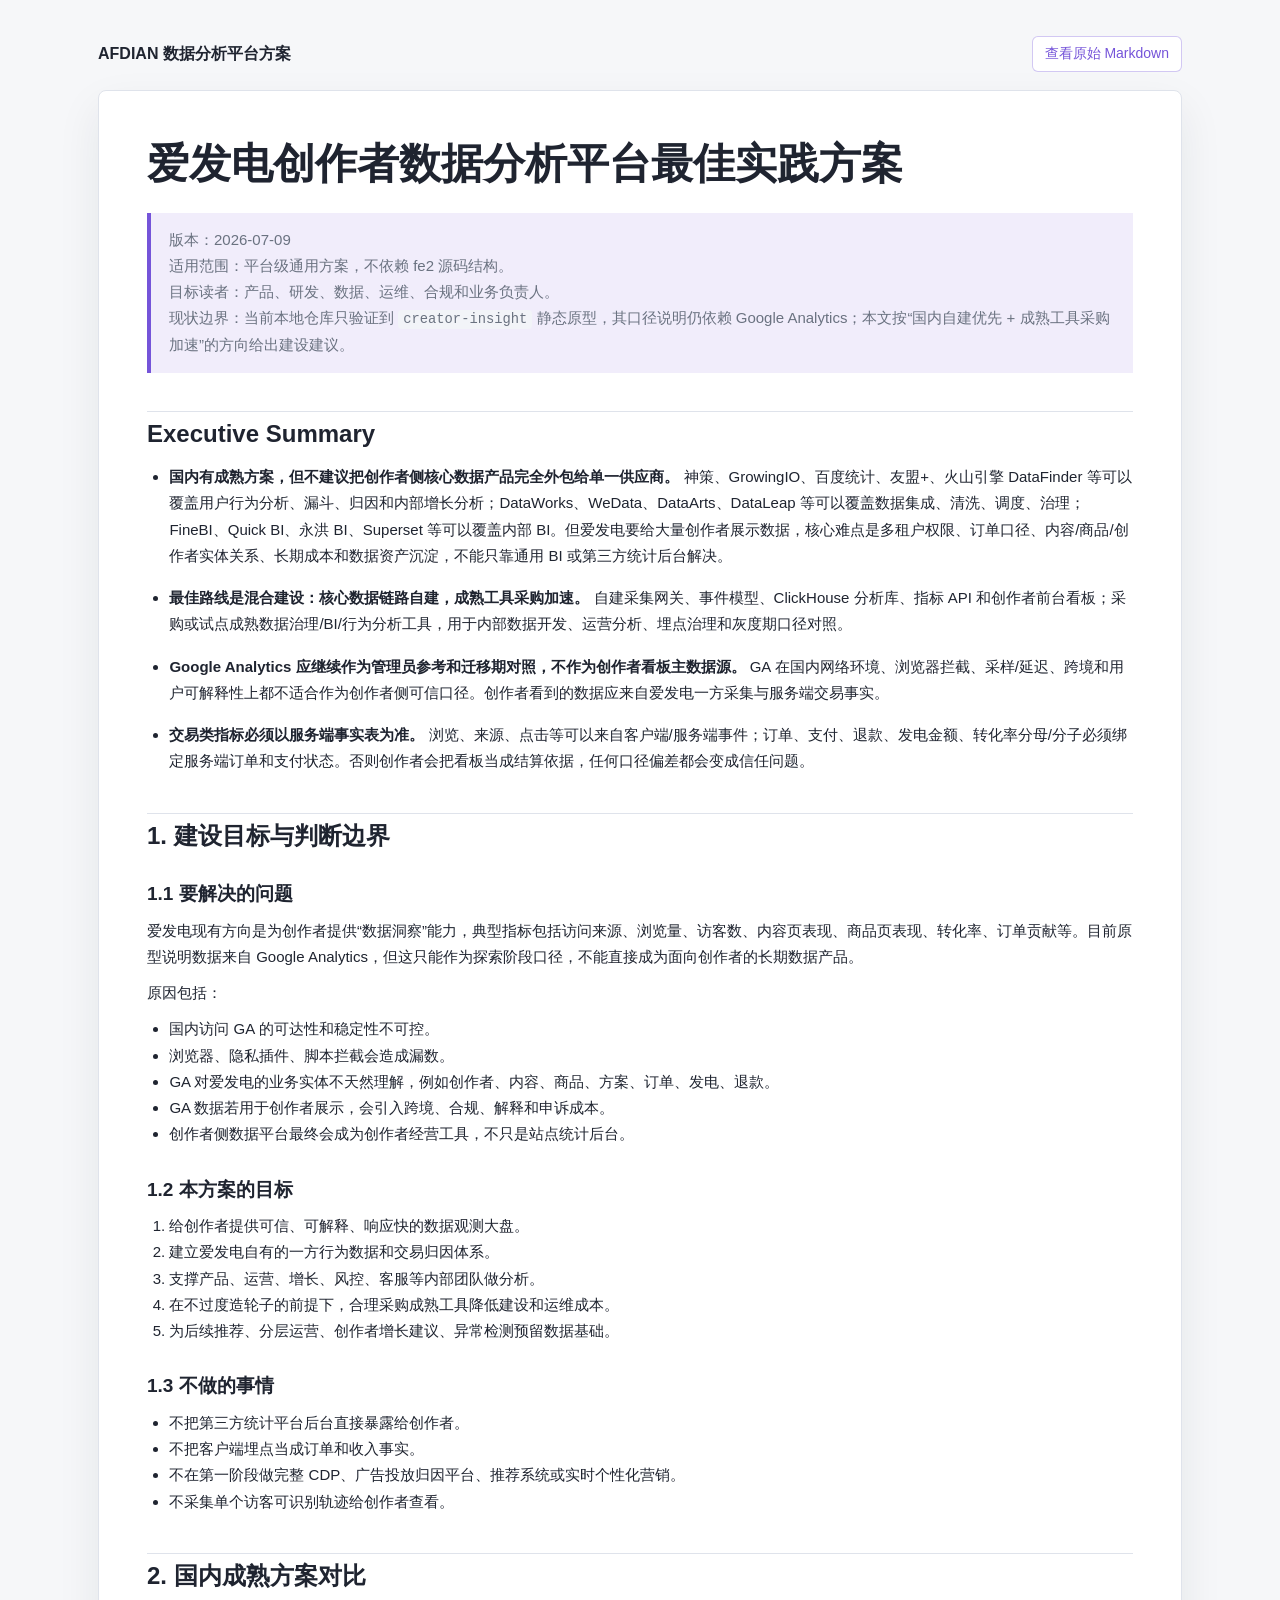
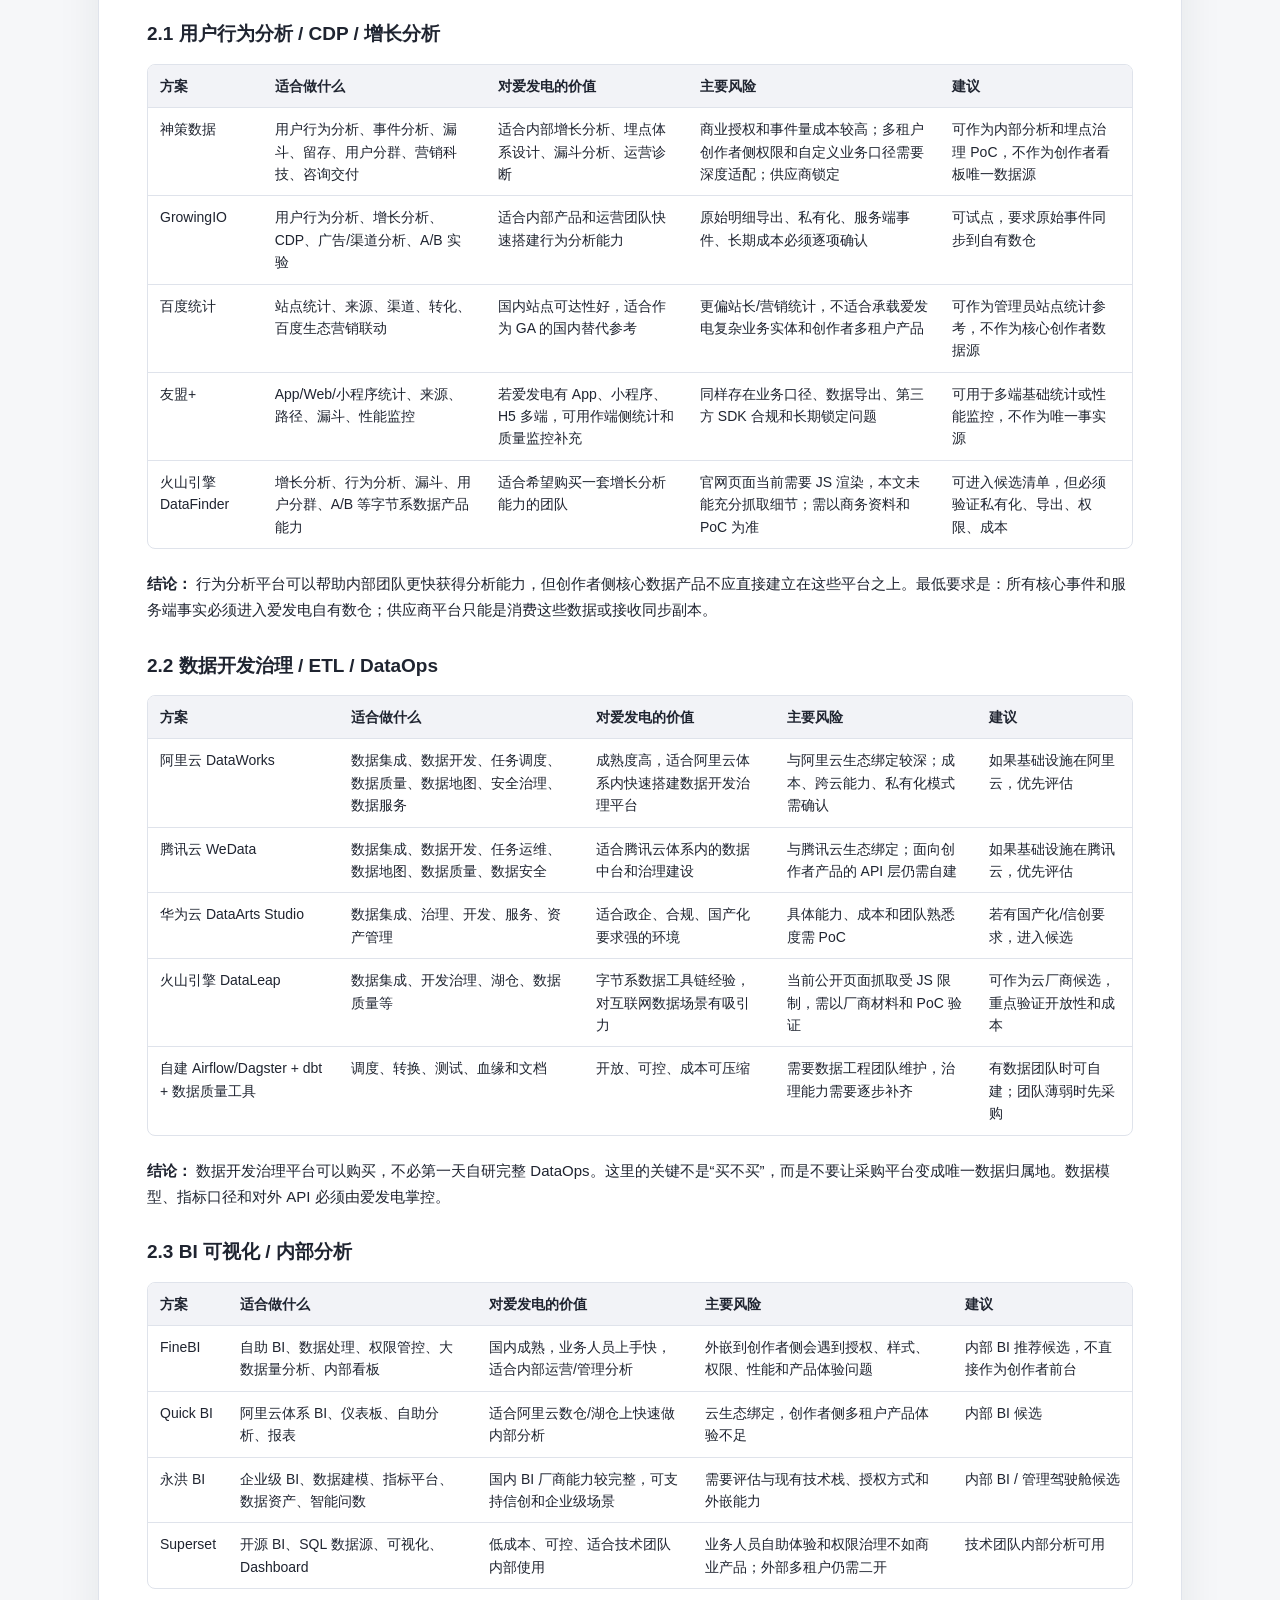
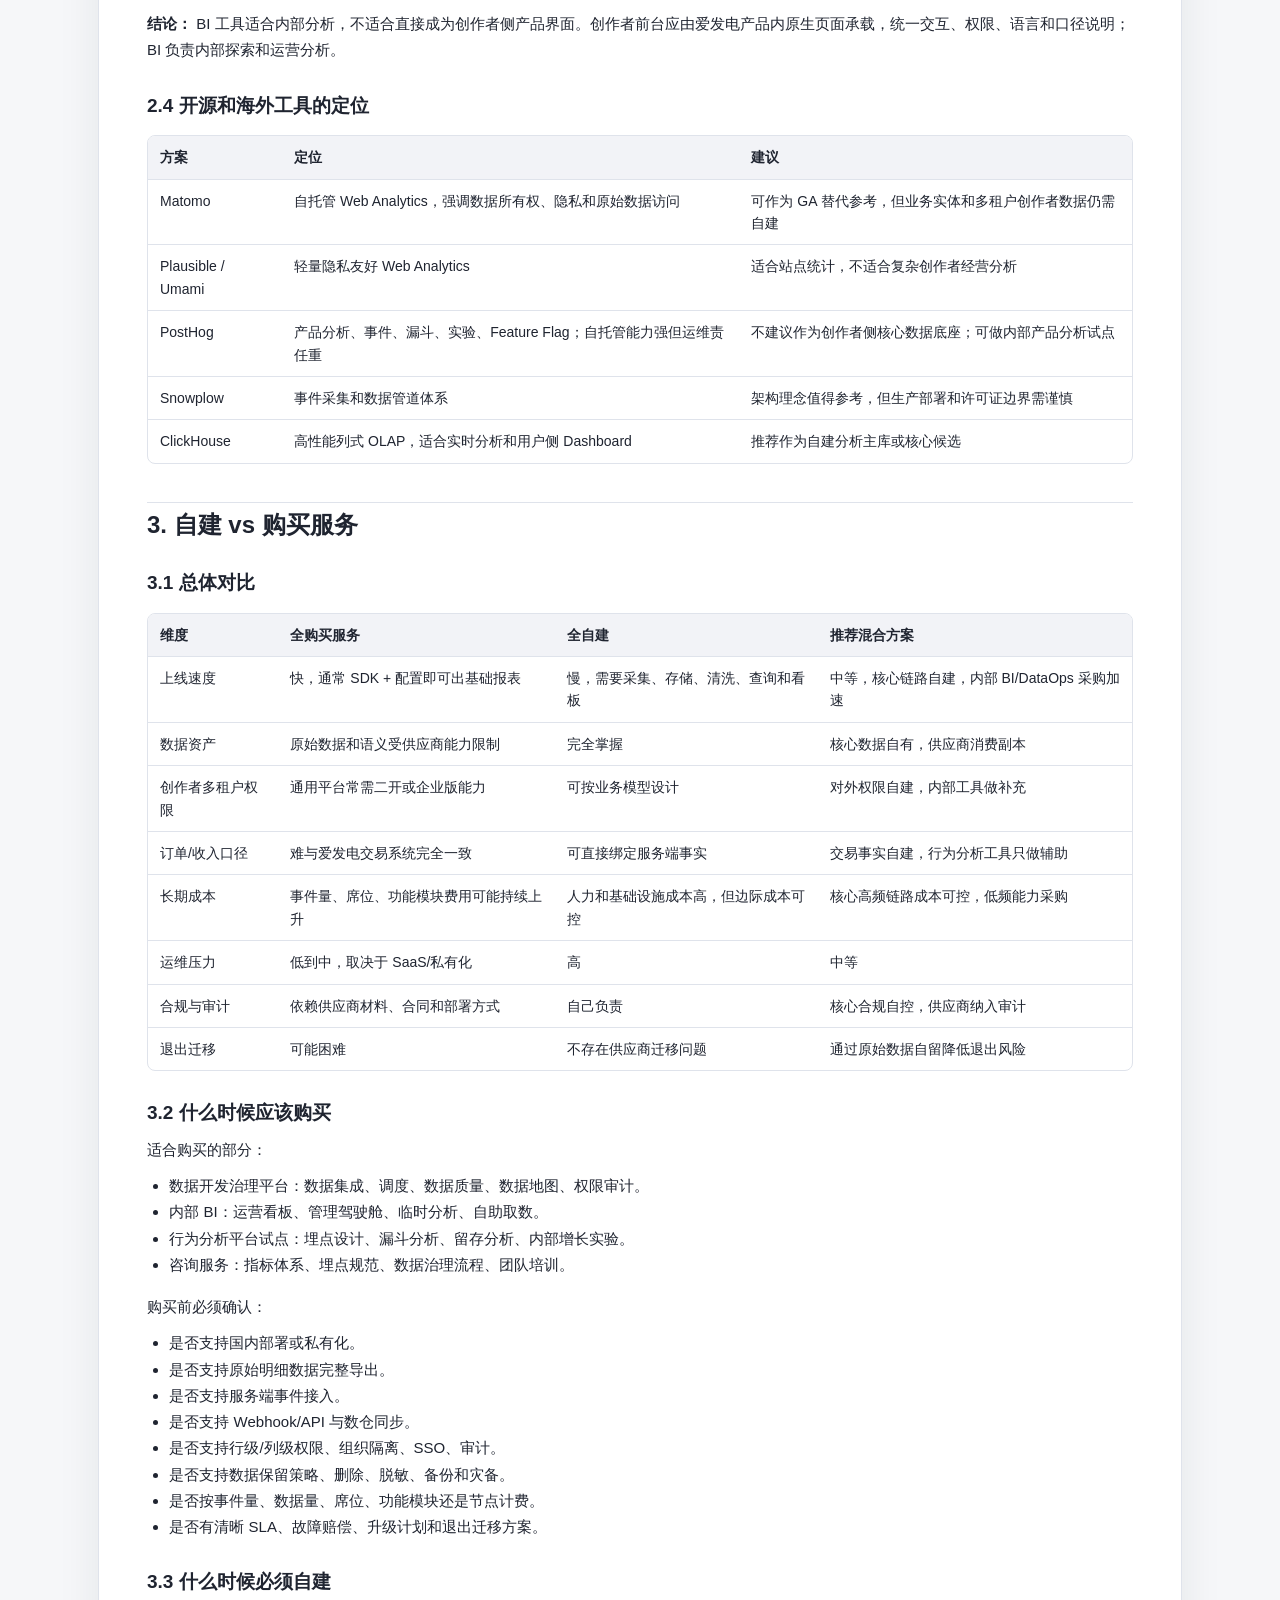
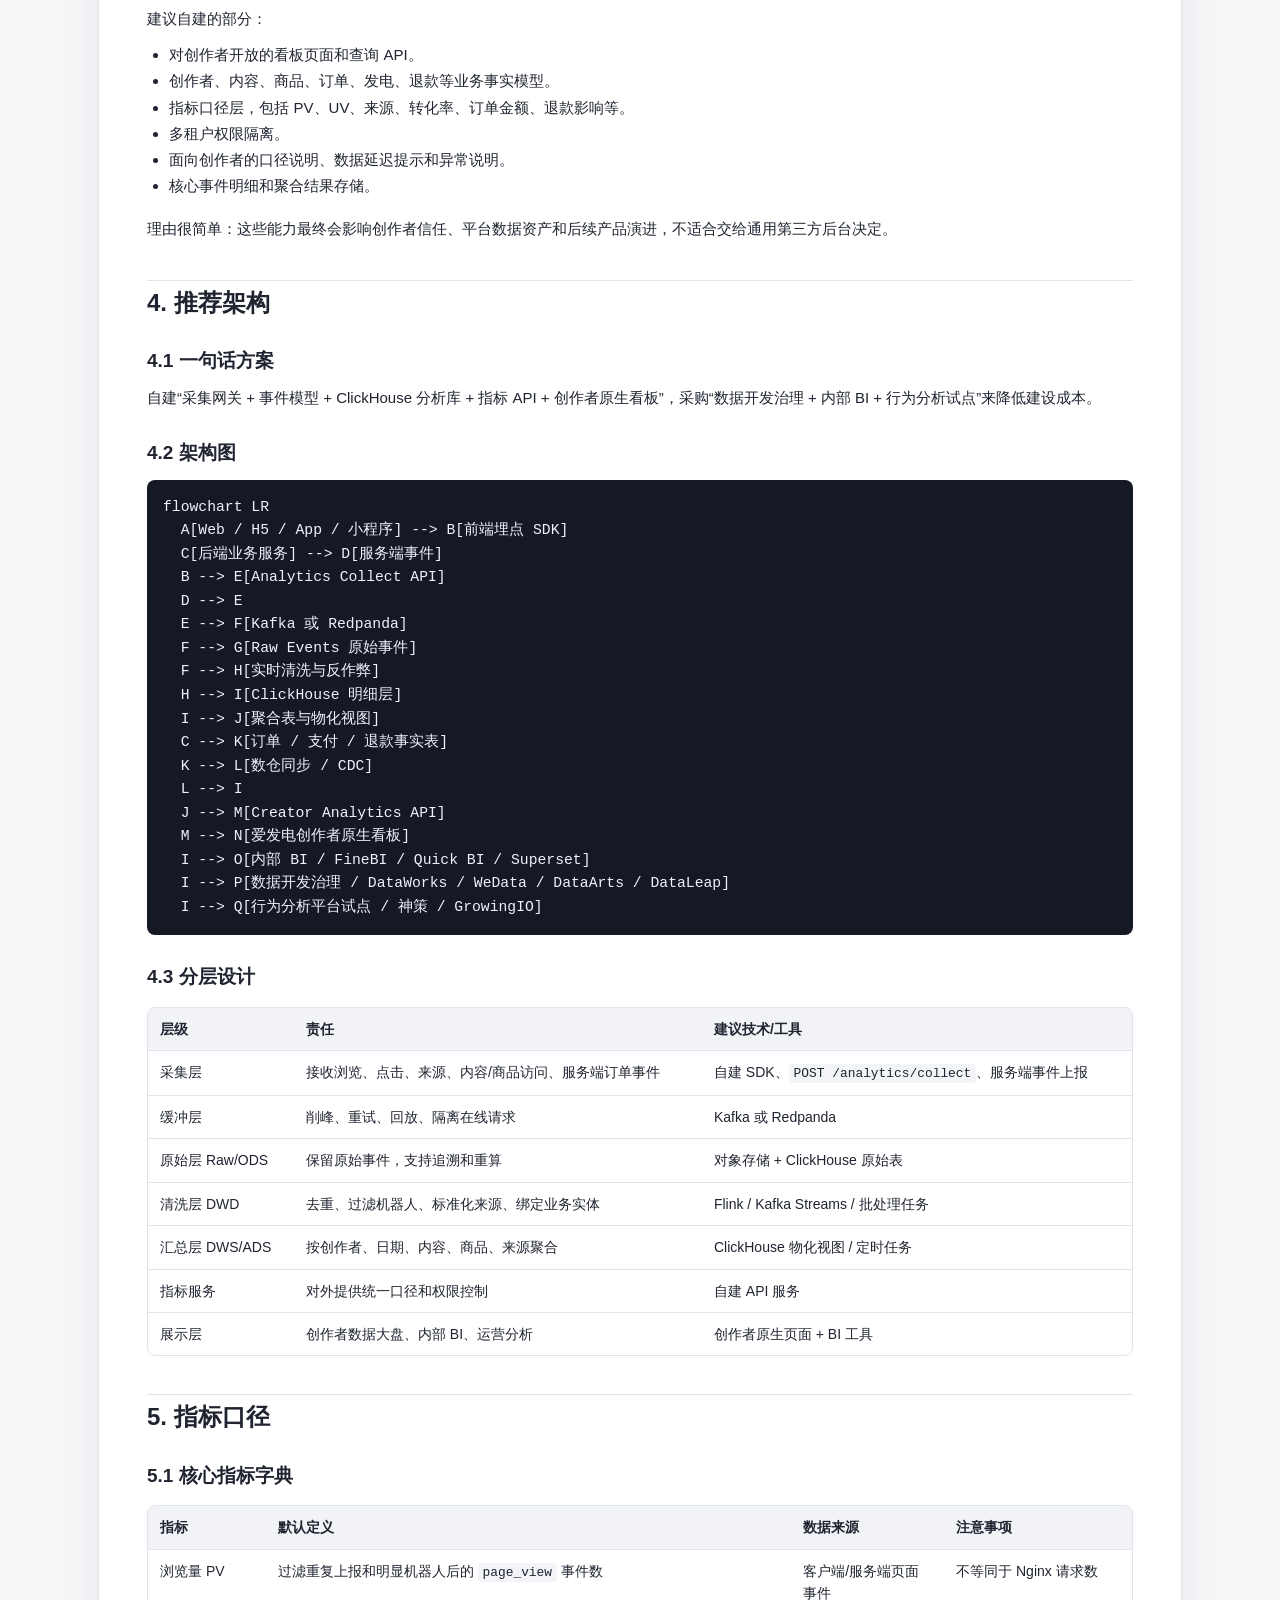
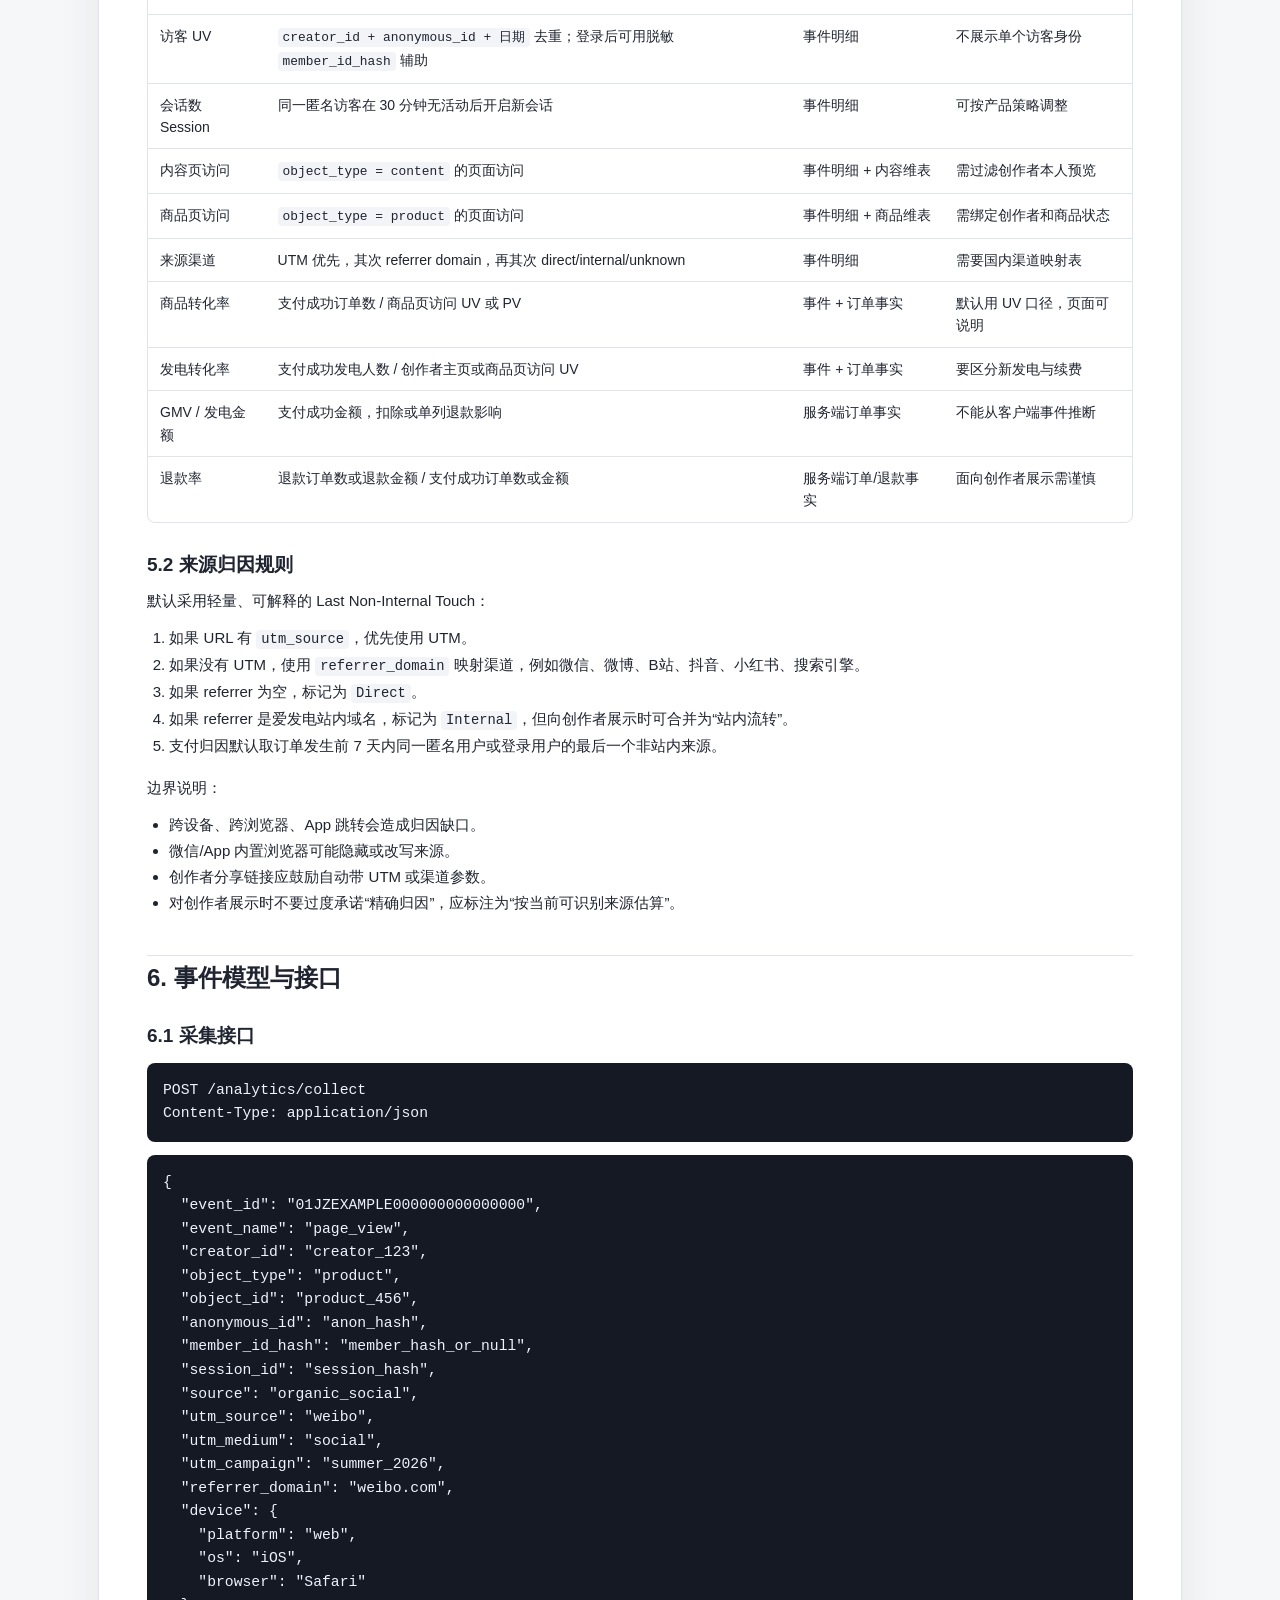
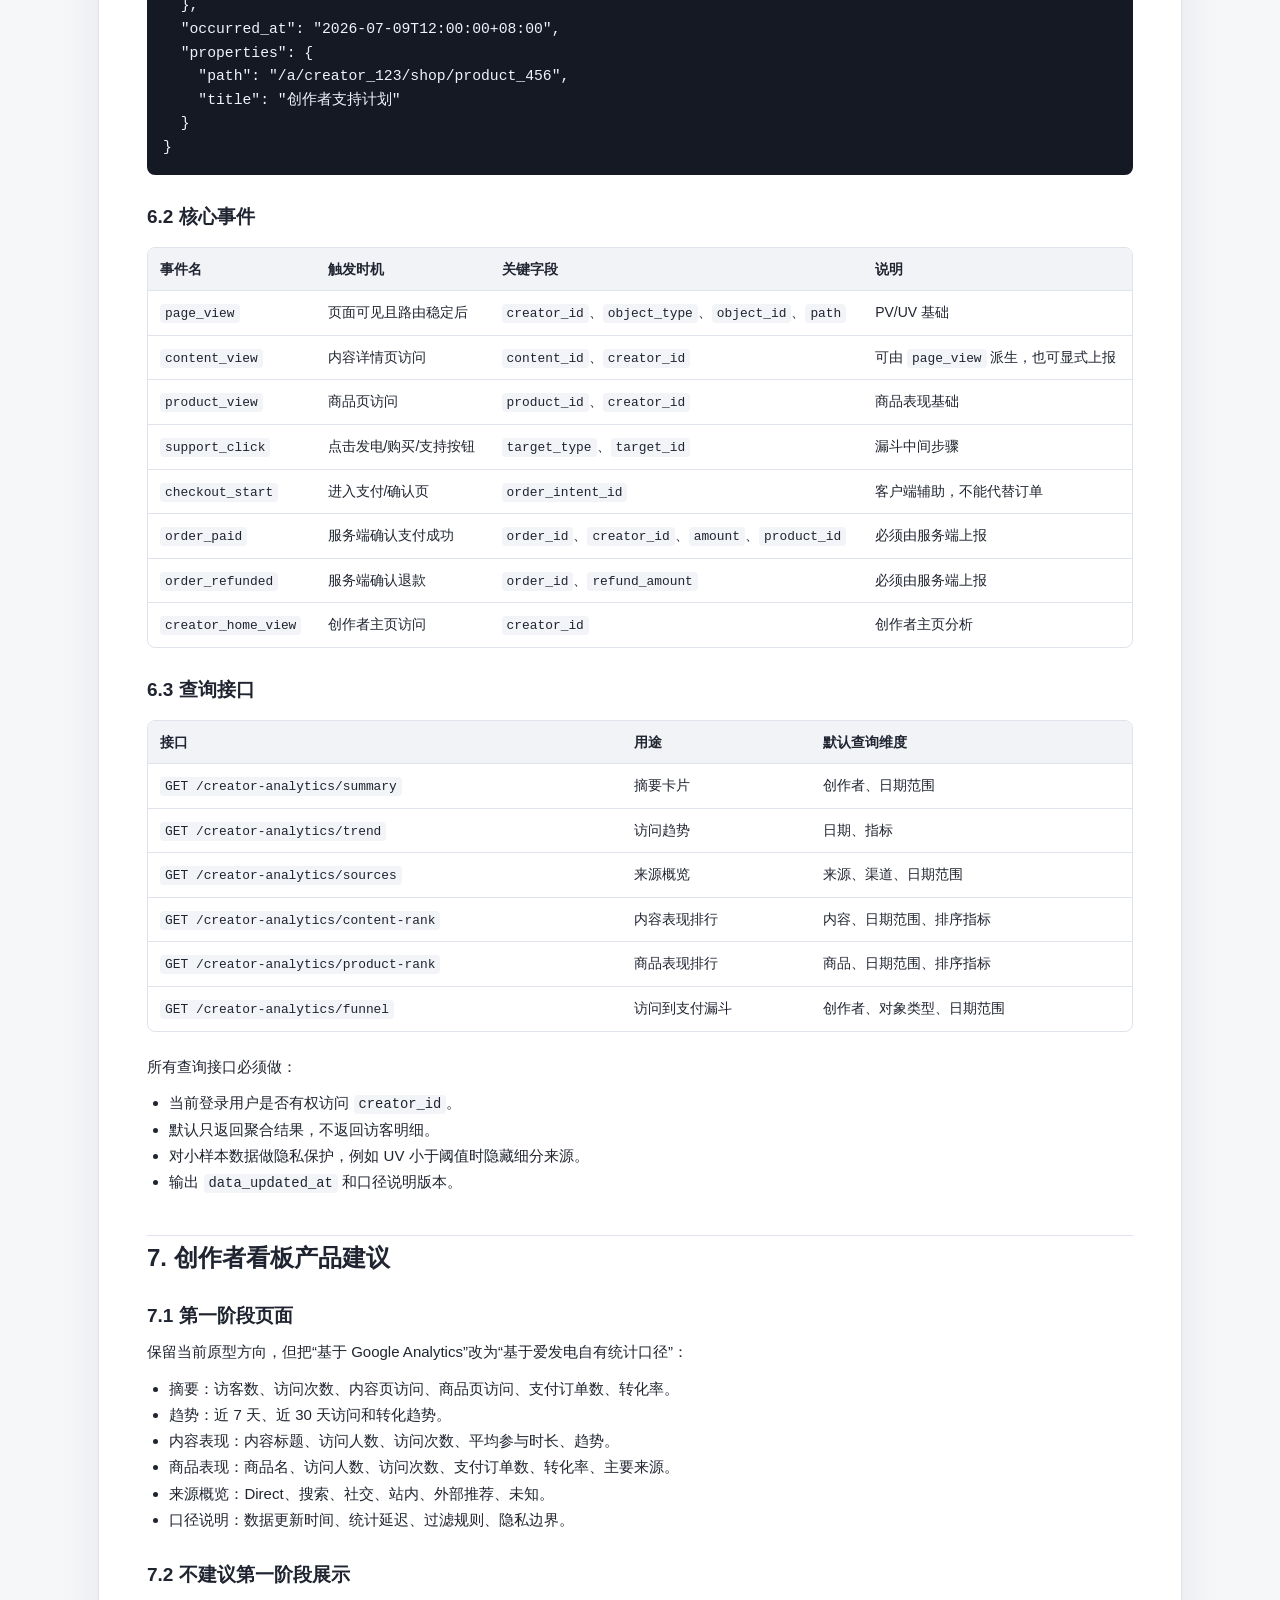
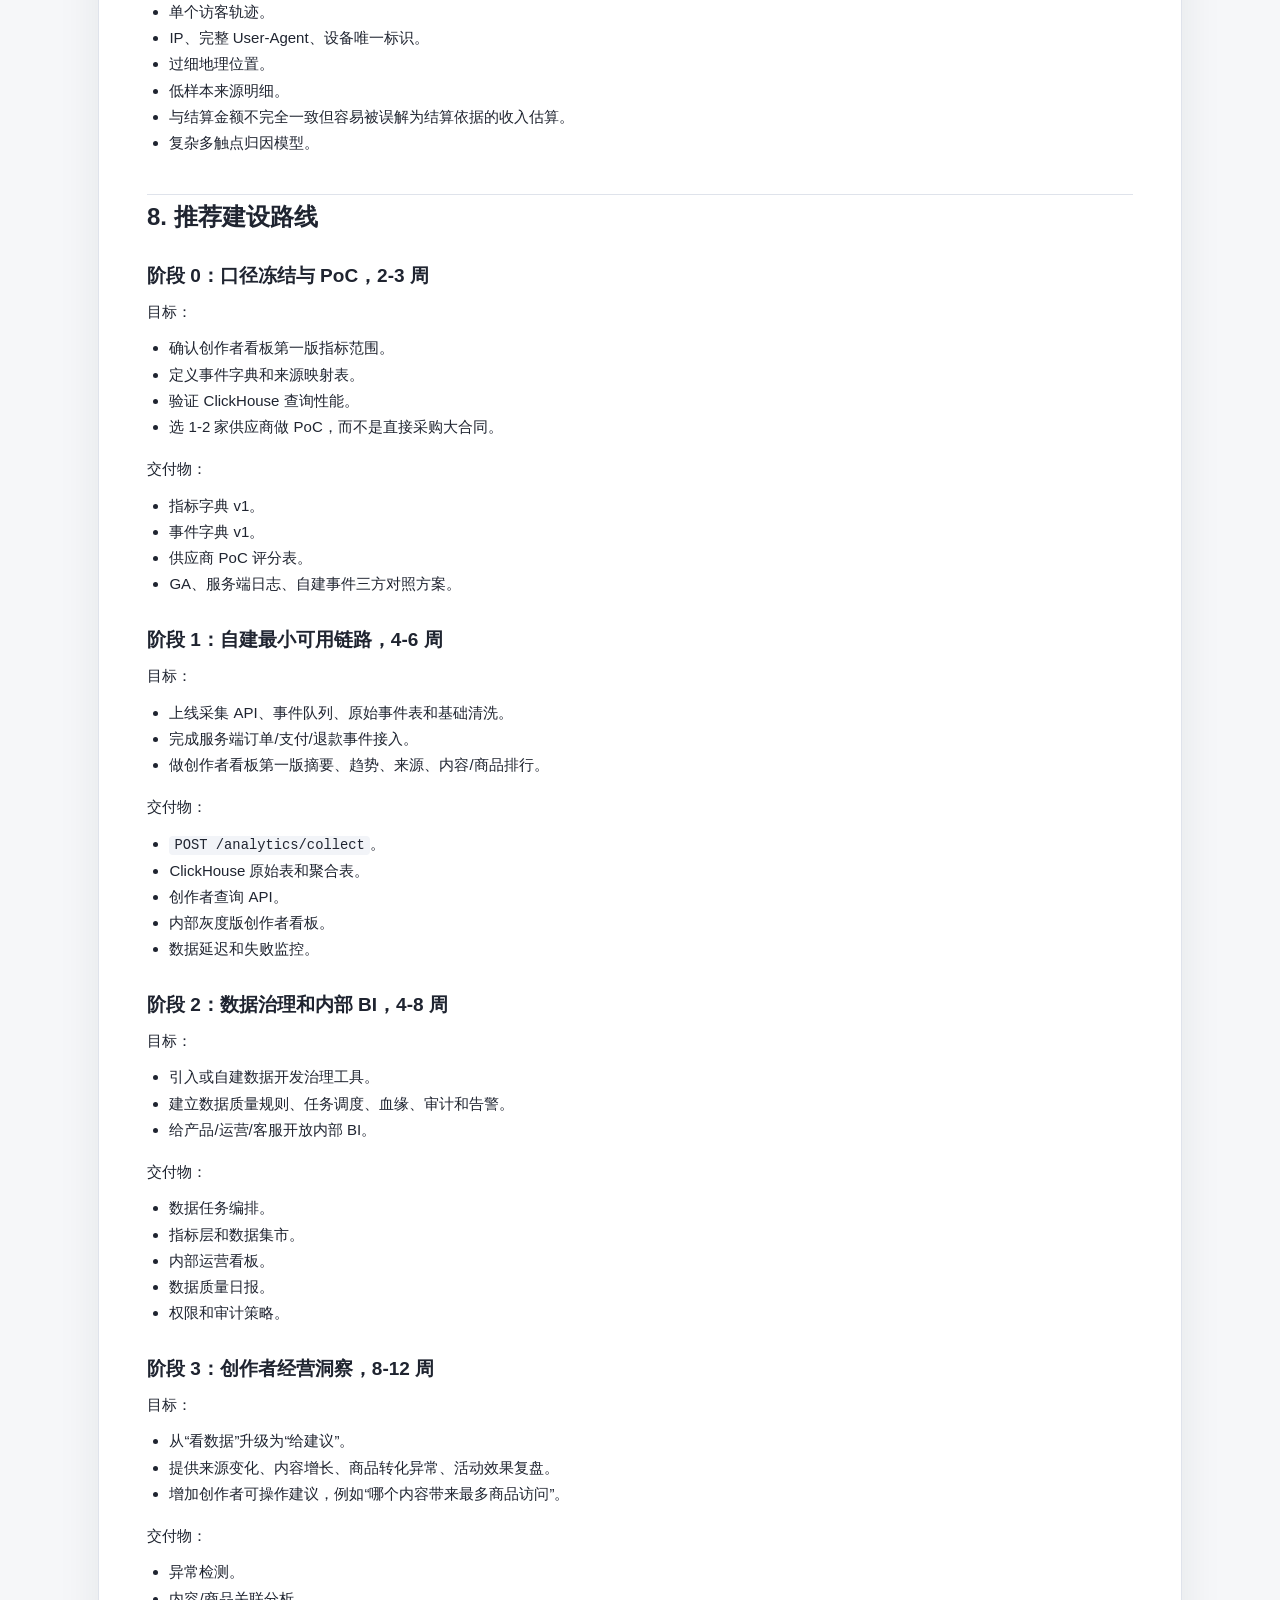
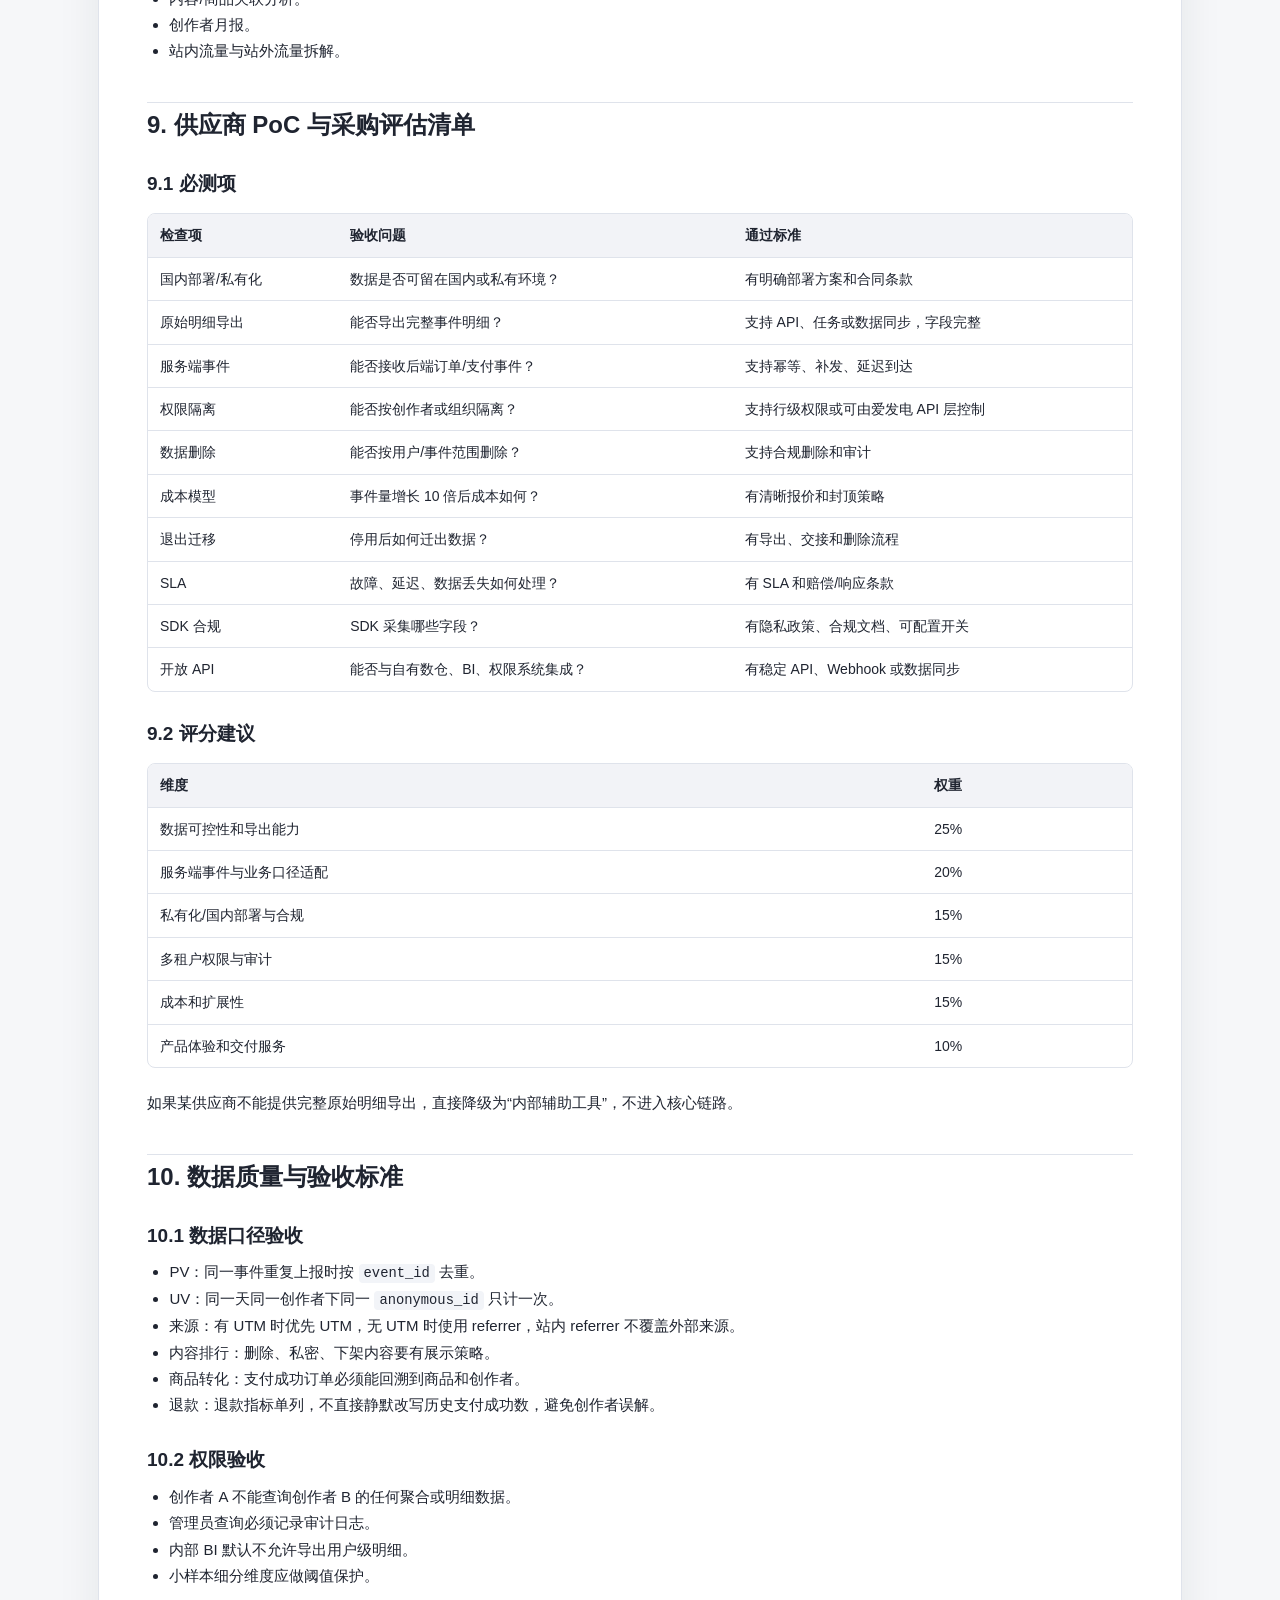
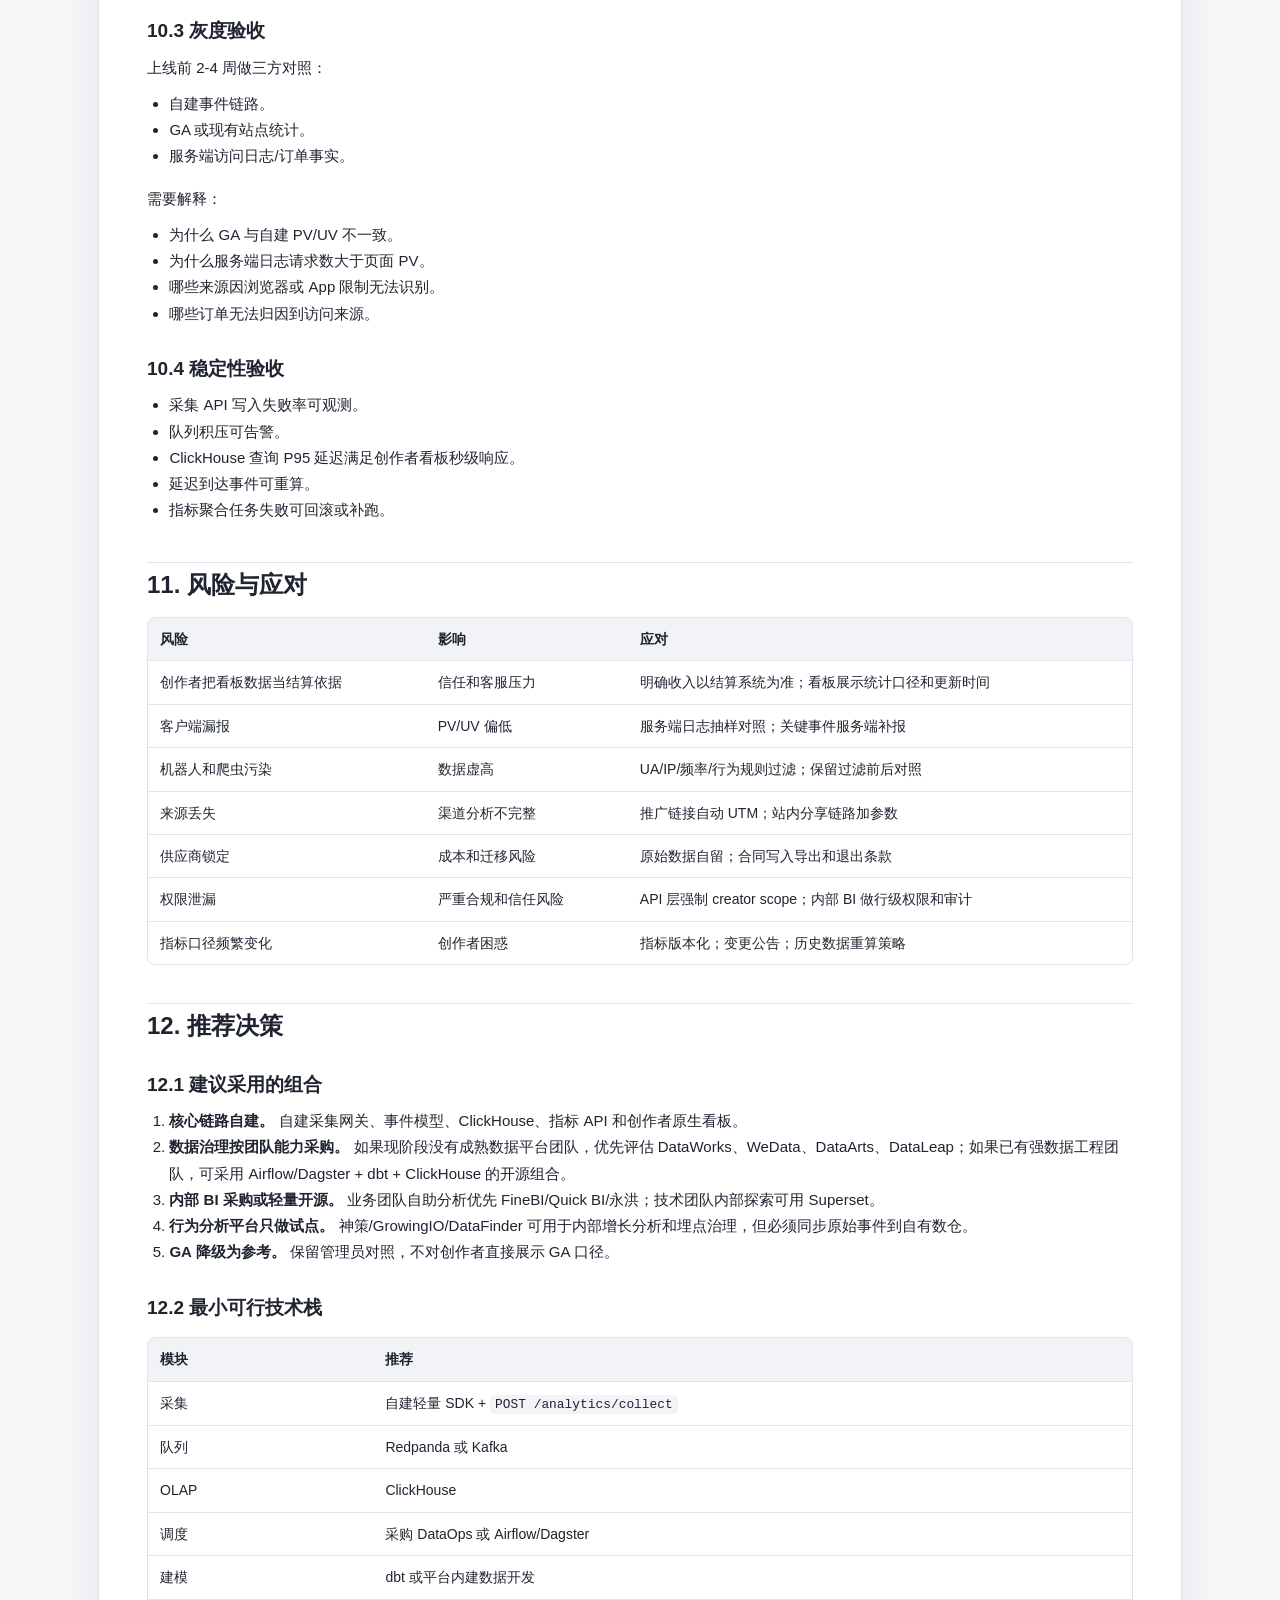
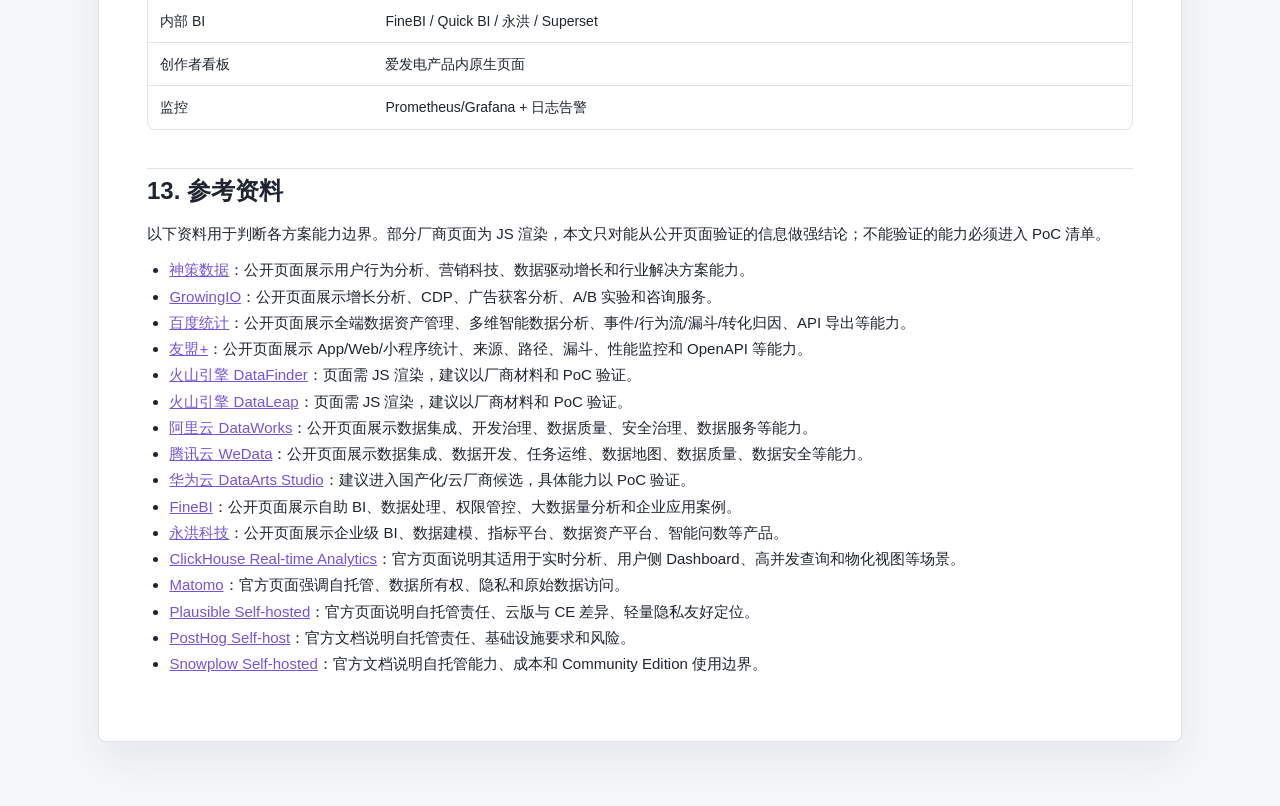
==== creator-analytics-platform/index.html @ ea4f86e0 "新增创作者数据分析平台方案分享页" ====
<!doctype html>
<html lang="zh-CN">
  <head>
    <meta charset="utf-8">
    <meta name="viewport" content="width=device-width, initial-scale=1">
    <title>爱发电创作者数据分析平台最佳实践方案</title>
    <meta name="description" content="爱发电创作者数据分析平台最佳实践方案 Markdown 分享页。">
    <style>
      :root {
        --bg: #f6f7f9;
        --paper: #ffffff;
        --text: #1f2430;
        --muted: #6a7280;
        --line: #dfe3eb;
        --brand: #7554d9;
        --brand-soft: rgba(117, 84, 217, 0.1);
        --code: #f2f4f8;
      }

      * {
        box-sizing: border-box;
      }

      body {
        margin: 0;
        background: var(--bg);
        color: var(--text);
        font-family: -apple-system, BlinkMacSystemFont, "Helvetica Neue", Arial, "PingFang SC", "Hiragino Sans GB", "Microsoft YaHei", sans-serif;
      }

      .shell {
        width: min(1120px, 100%);
        margin: 0 auto;
        padding: 36px 18px 64px;
      }

      .topbar {
        display: flex;
        align-items: center;
        justify-content: space-between;
        gap: 16px;
        margin-bottom: 18px;
      }

      .brand {
        font-weight: 700;
        letter-spacing: 0;
      }

      .source-link {
        color: var(--brand);
        text-decoration: none;
        border: 1px solid rgba(117, 84, 217, 0.32);
        border-radius: 6px;
        padding: 8px 12px;
        font-size: 14px;
        background: var(--paper);
      }

      article {
        border: 1px solid var(--line);
        border-radius: 8px;
        background: var(--paper);
        padding: clamp(22px, 4vw, 48px);
        box-shadow: 0 18px 44px rgba(30, 36, 50, 0.08);
      }

      h1,
      h2,
      h3,
      h4 {
        letter-spacing: 0;
      }

      h1 {
        margin: 0 0 24px;
        font-size: clamp(28px, 4vw, 42px);
        line-height: 1.18;
      }

      h2 {
        margin: 38px 0 14px;
        padding-top: 6px;
        border-top: 1px solid var(--line);
        font-size: 24px;
        line-height: 1.35;
      }

      h3 {
        margin: 28px 0 10px;
        font-size: 19px;
        line-height: 1.45;
      }

      h4 {
        margin: 22px 0 8px;
        font-size: 16px;
      }

      p,
      li,
      blockquote {
        font-size: 15px;
        line-height: 1.75;
      }

      p {
        margin: 10px 0;
      }

      ul,
      ol {
        padding-left: 1.4em;
        margin: 10px 0 16px;
      }

      blockquote {
        margin: 14px 0 20px;
        padding: 14px 18px;
        border-left: 4px solid var(--brand);
        background: var(--brand-soft);
        color: var(--muted);
      }

      a {
        color: var(--brand);
      }

      code {
        border-radius: 4px;
        background: var(--code);
        padding: 2px 5px;
        font-family: ui-monospace, SFMono-Regular, Menlo, Consolas, "Liberation Mono", monospace;
        font-size: 0.92em;
      }

      pre {
        overflow: auto;
        border-radius: 8px;
        background: #151923;
        color: #eef2ff;
        padding: 16px;
        line-height: 1.6;
      }

      pre code {
        background: transparent;
        padding: 0;
        color: inherit;
      }

      .table-wrap {
        overflow-x: auto;
        margin: 16px 0 22px;
        border: 1px solid var(--line);
        border-radius: 8px;
      }

      table {
        width: 100%;
        min-width: 720px;
        border-collapse: collapse;
        font-size: 14px;
      }

      th,
      td {
        border-bottom: 1px solid var(--line);
        padding: 10px 12px;
        text-align: left;
        vertical-align: top;
        line-height: 1.6;
      }

      th {
        background: #f2f3f7;
        font-weight: 700;
      }

      tr:last-child td {
        border-bottom: 0;
      }

      .loading,
      .error {
        color: var(--muted);
      }

      @media (max-width: 720px) {
        .shell {
          padding: 20px 10px 40px;
        }

        .topbar {
          align-items: flex-start;
          flex-direction: column;
        }

        article {
          padding: 20px 14px;
        }
      }
    </style>
  </head>
  <body>
    <main class="shell">
      <div class="topbar">
        <div class="brand">AFDIAN 数据分析平台方案</div>
        <a class="source-link" href="./source.md">查看原始 Markdown</a>
      </div>
      <article id="content">
        <p class="loading">正在加载方案文档...</p>
      </article>
    </main>

    <script>
      const content = document.getElementById("content");

      function escapeHtml(value) {
        return value
          .replaceAll("&", "&amp;")
          .replaceAll("<", "&lt;")
          .replaceAll(">", "&gt;")
          .replaceAll('"', "&quot;");
      }

      function inline(value) {
        let html = escapeHtml(value);
        html = html.replace(/`([^`]+)`/g, "<code>$1</code>");
        html = html.replace(/\*\*([^*]+)\*\*/g, "<strong>$1</strong>");
        html = html.replace(/\[([^\]]+)\]\(([^)]+)\)/g, '<a href="$2">$1</a>');
        return html;
      }

      function isTableSeparator(line) {
        return /^\s*\|?[\s:-]+\|[\s|:-]+\|?\s*$/.test(line);
      }

      function splitTableRow(line) {
        return line
          .trim()
          .replace(/^\|/, "")
          .replace(/\|$/, "")
          .split("|")
          .map((cell) => inline(cell.trim()));
      }

      function renderTable(lines, start) {
        const rows = [];
        let index = start;
        while (index < lines.length && /^\s*\|/.test(lines[index])) {
          rows.push(splitTableRow(lines[index]));
          index += 1;
        }

        const hasSeparator = rows.length > 1 && isTableSeparator(lines[start + 1]);
        const head = hasSeparator ? rows[0] : null;
        const body = hasSeparator ? rows.slice(2) : rows;
        let html = '<div class="table-wrap"><table>';
        if (head) {
          html += "<thead><tr>" + head.map((cell) => `<th>${cell}</th>`).join("") + "</tr></thead>";
        }
        html += "<tbody>";
        html += body
          .map((row) => "<tr>" + row.map((cell) => `<td>${cell}</td>`).join("") + "</tr>")
          .join("");
        html += "</tbody></table></div>";
        return { html, next: index };
      }

      function renderMarkdown(markdown) {
        const lines = markdown.replace(/\r\n/g, "\n").split("\n");
        const out = [];
        let i = 0;
        let listType = null;

        function closeList() {
          if (listType) {
            out.push(`</${listType}>`);
            listType = null;
          }
        }

        while (i < lines.length) {
          const line = lines[i];

          if (/^```/.test(line)) {
            closeList();
            const lang = line.replace(/^```/, "").trim();
            i += 1;
            const code = [];
            while (i < lines.length && !/^```/.test(lines[i])) {
              code.push(lines[i]);
              i += 1;
            }
            out.push(`<pre><code data-lang="${escapeHtml(lang)}">${escapeHtml(code.join("\n"))}</code></pre>`);
            i += 1;
            continue;
          }

          if (!line.trim()) {
            closeList();
            i += 1;
            continue;
          }

          if (/^\s*\|/.test(line) && i + 1 < lines.length && isTableSeparator(lines[i + 1])) {
            closeList();
            const table = renderTable(lines, i);
            out.push(table.html);
            i = table.next;
            continue;
          }

          const heading = line.match(/^(#{1,4})\s+(.+)$/);
          if (heading) {
            closeList();
            const level = heading[1].length;
            out.push(`<h${level}>${inline(heading[2])}</h${level}>`);
            i += 1;
            continue;
          }

          if (/^>\s?/.test(line)) {
            closeList();
            const quote = [];
            while (i < lines.length && /^>\s?/.test(lines[i])) {
              quote.push(lines[i].replace(/^>\s?/, ""));
              i += 1;
            }
            out.push(`<blockquote>${quote.map(inline).join("<br>")}</blockquote>`);
            continue;
          }

          const bullet = line.match(/^\s*[-*]\s+(.+)$/);
          if (bullet) {
            if (listType !== "ul") {
              closeList();
              out.push("<ul>");
              listType = "ul";
            }
            out.push(`<li>${inline(bullet[1])}</li>`);
            i += 1;
            continue;
          }

          const ordered = line.match(/^\s*\d+\.\s+(.+)$/);
          if (ordered) {
            if (listType !== "ol") {
              closeList();
              out.push("<ol>");
              listType = "ol";
            }
            out.push(`<li>${inline(ordered[1])}</li>`);
            i += 1;
            continue;
          }

          closeList();
          const paragraph = [line.trim()];
          i += 1;
          while (
            i < lines.length &&
            lines[i].trim() &&
            !/^(#{1,4})\s+/.test(lines[i]) &&
            !/^```/.test(lines[i]) &&
            !/^>\s?/.test(lines[i]) &&
            !/^\s*[-*]\s+/.test(lines[i]) &&
            !/^\s*\d+\.\s+/.test(lines[i]) &&
            !/^\s*\|/.test(lines[i])
          ) {
            paragraph.push(lines[i].trim());
            i += 1;
          }
          out.push(`<p>${inline(paragraph.join(" "))}</p>`);
        }

        closeList();
        return out.join("\n");
      }

      fetch("./source.md")
        .then((response) => {
          if (!response.ok) throw new Error(`HTTP ${response.status}`);
          return response.text();
        })
        .then((markdown) => {
          content.innerHTML = renderMarkdown(markdown);
        })
        .catch((error) => {
          content.innerHTML = `<p class="error">文档加载失败：${escapeHtml(error.message)}</p>`;
        });
    </script>
  </body>
</html>
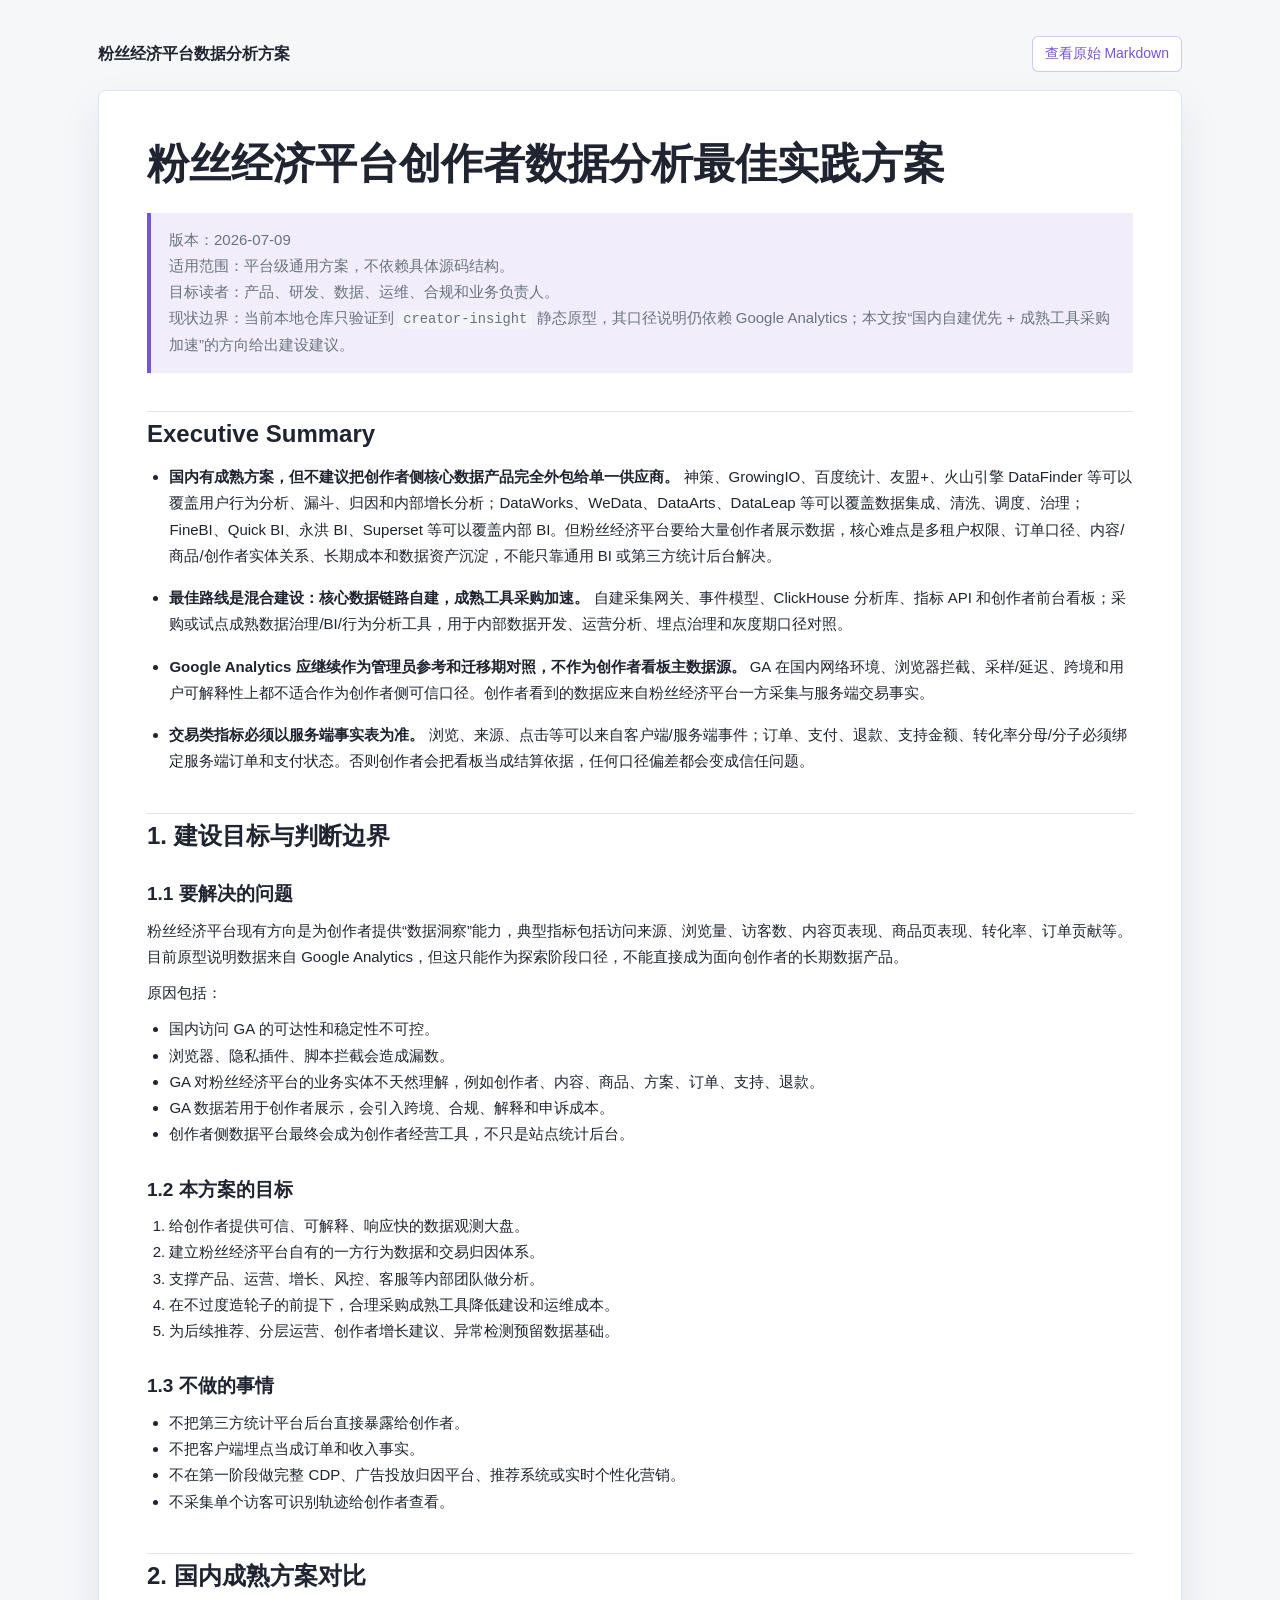
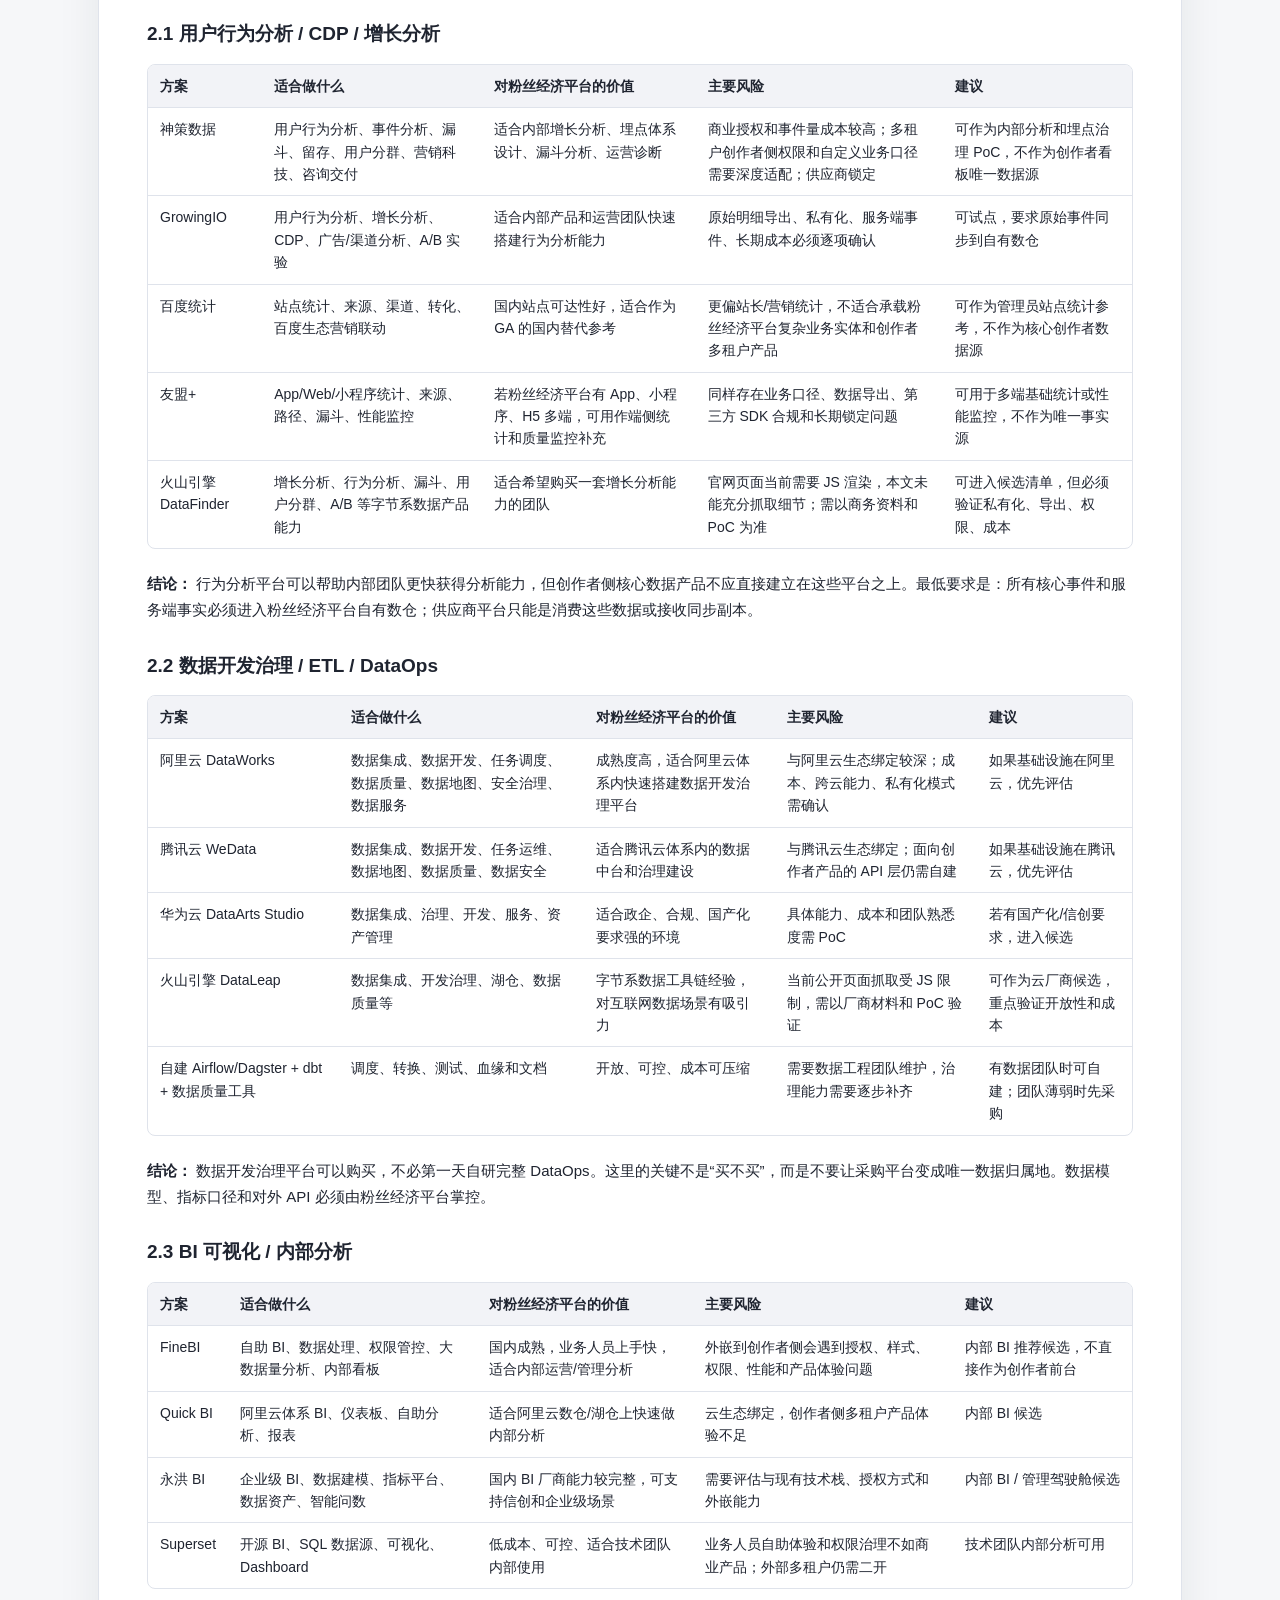
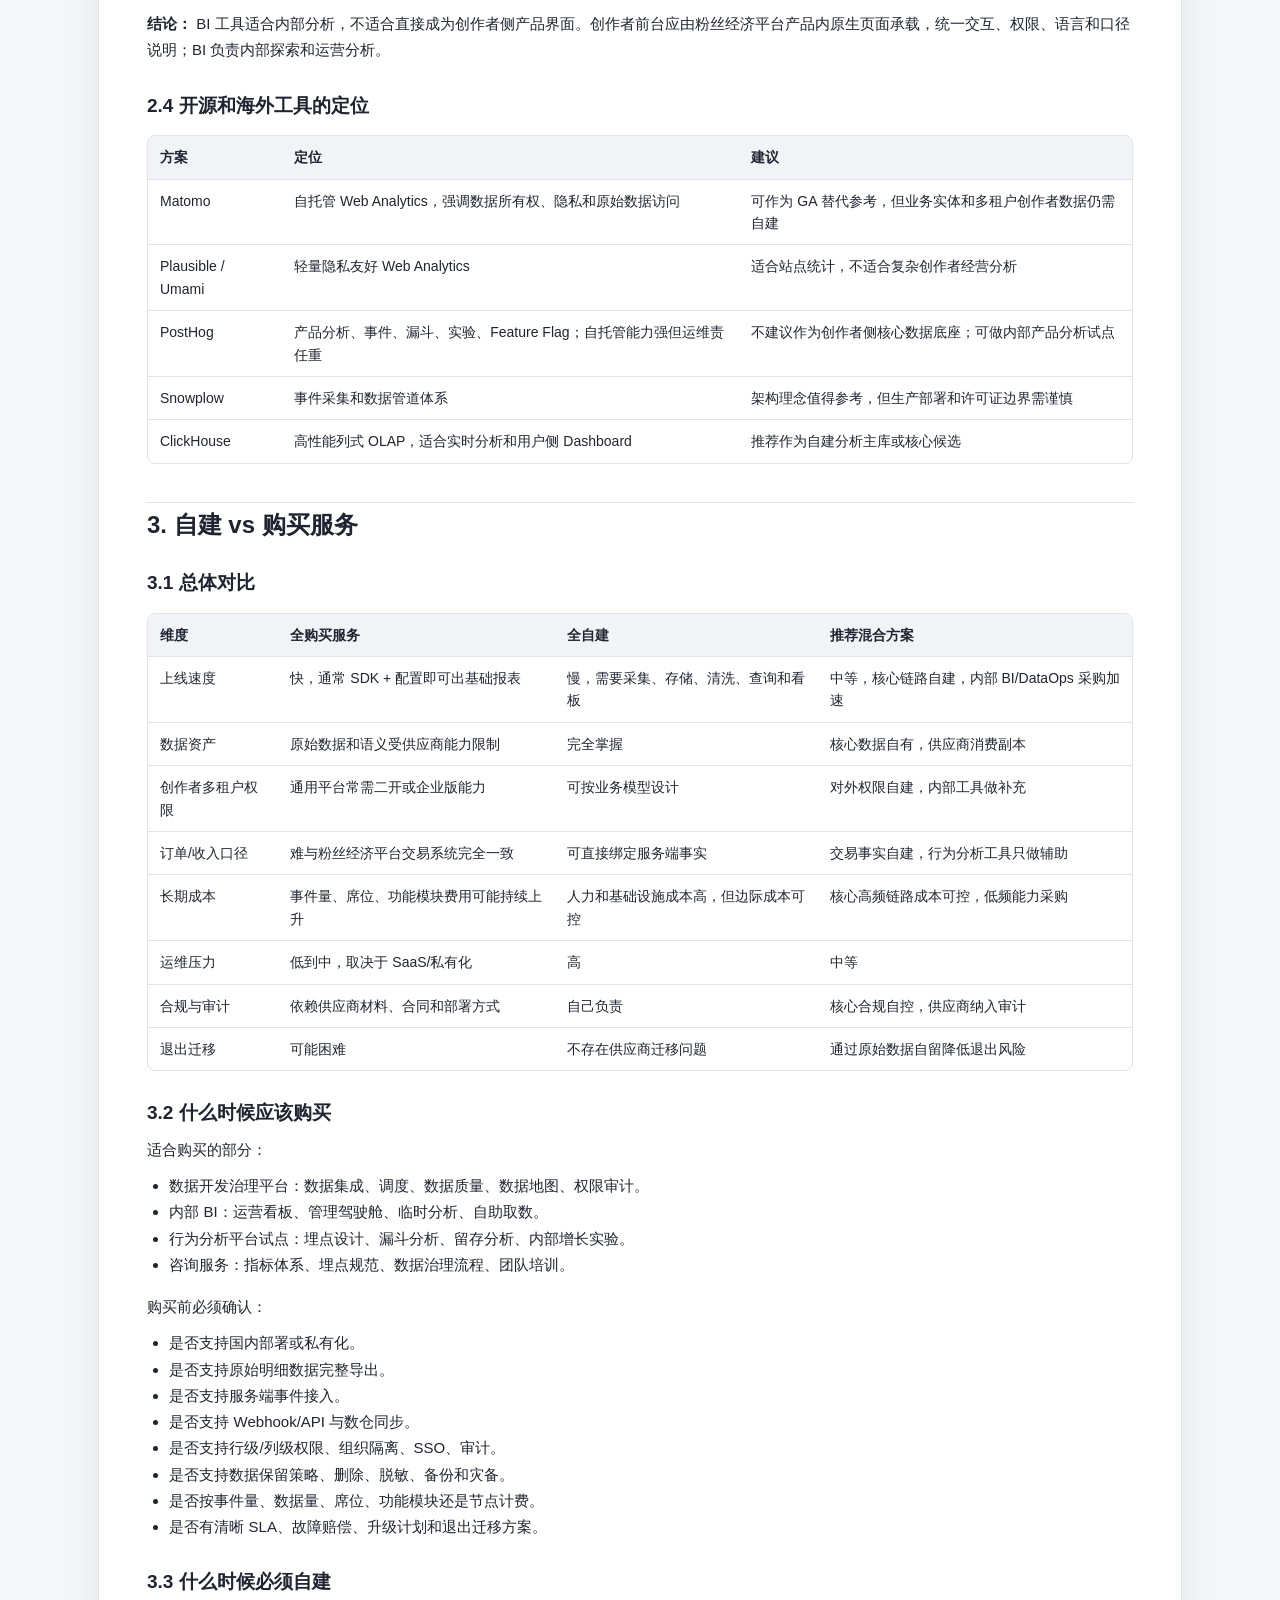
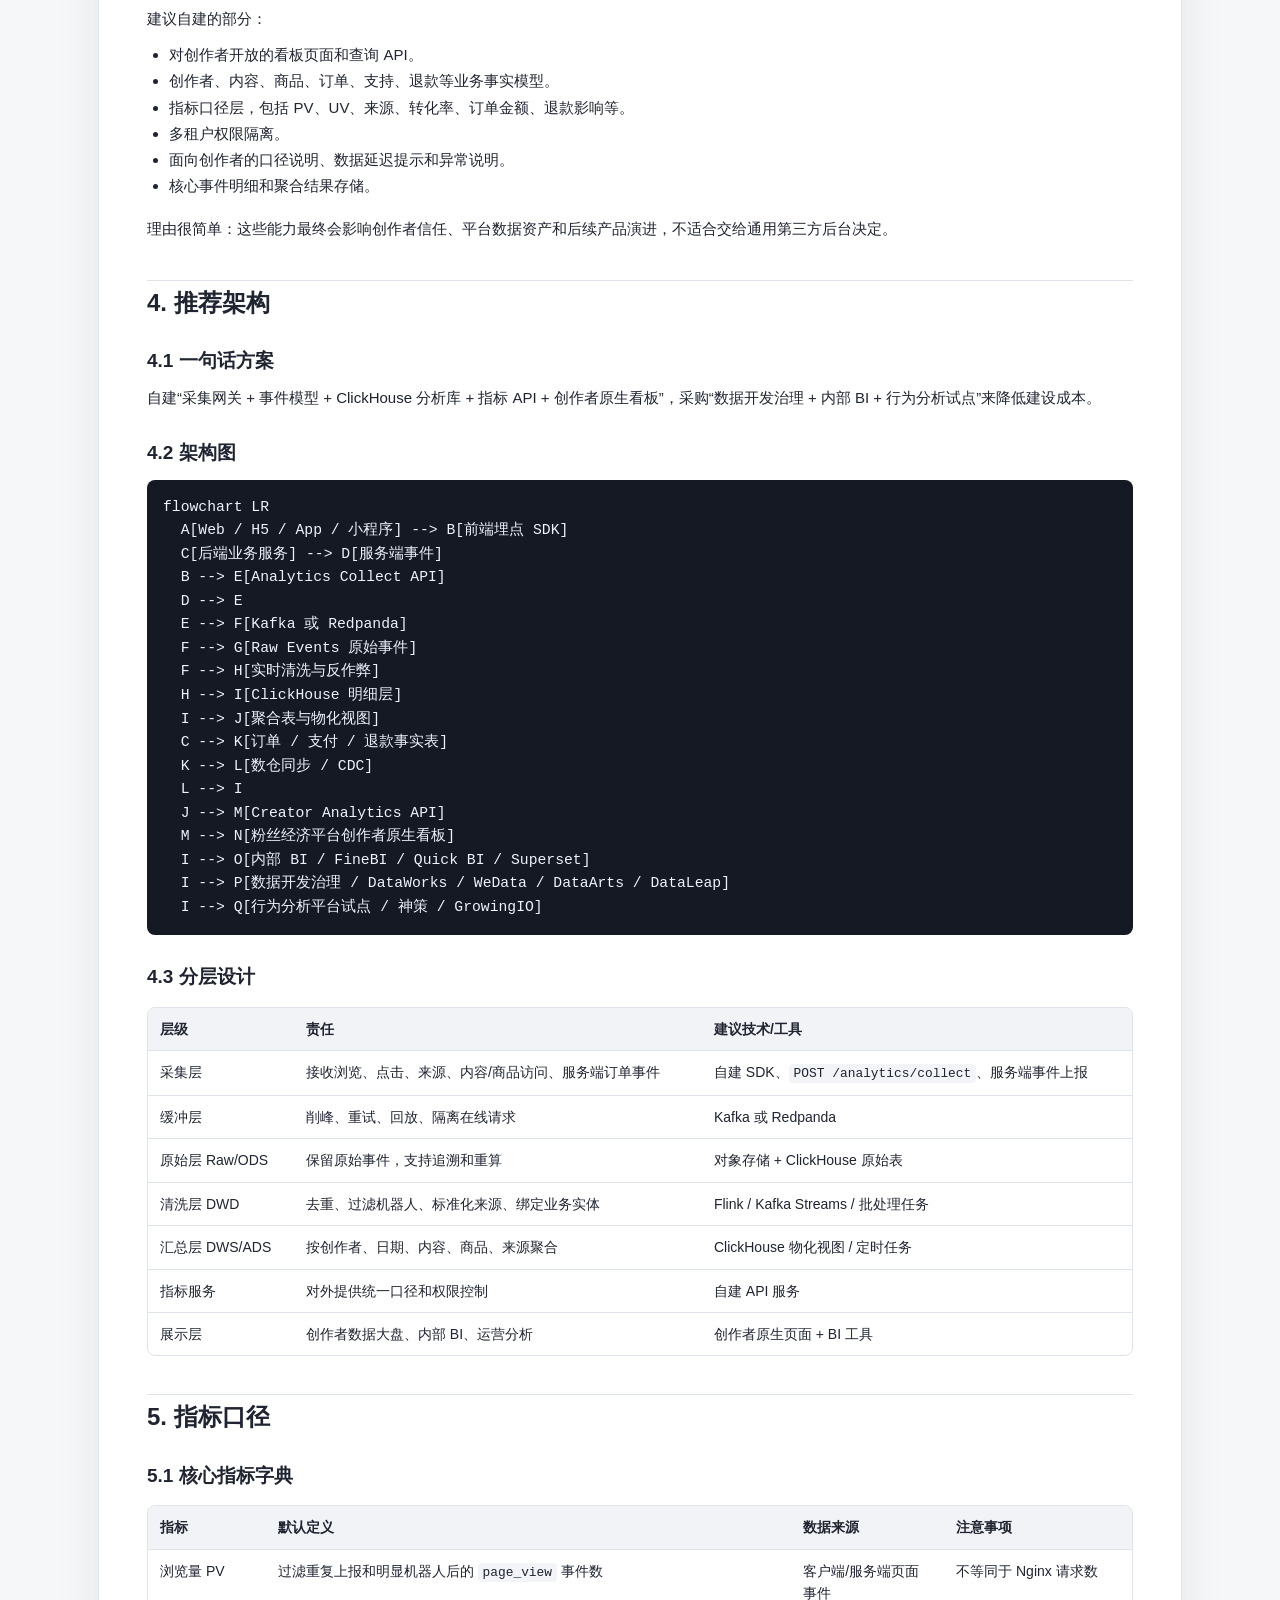
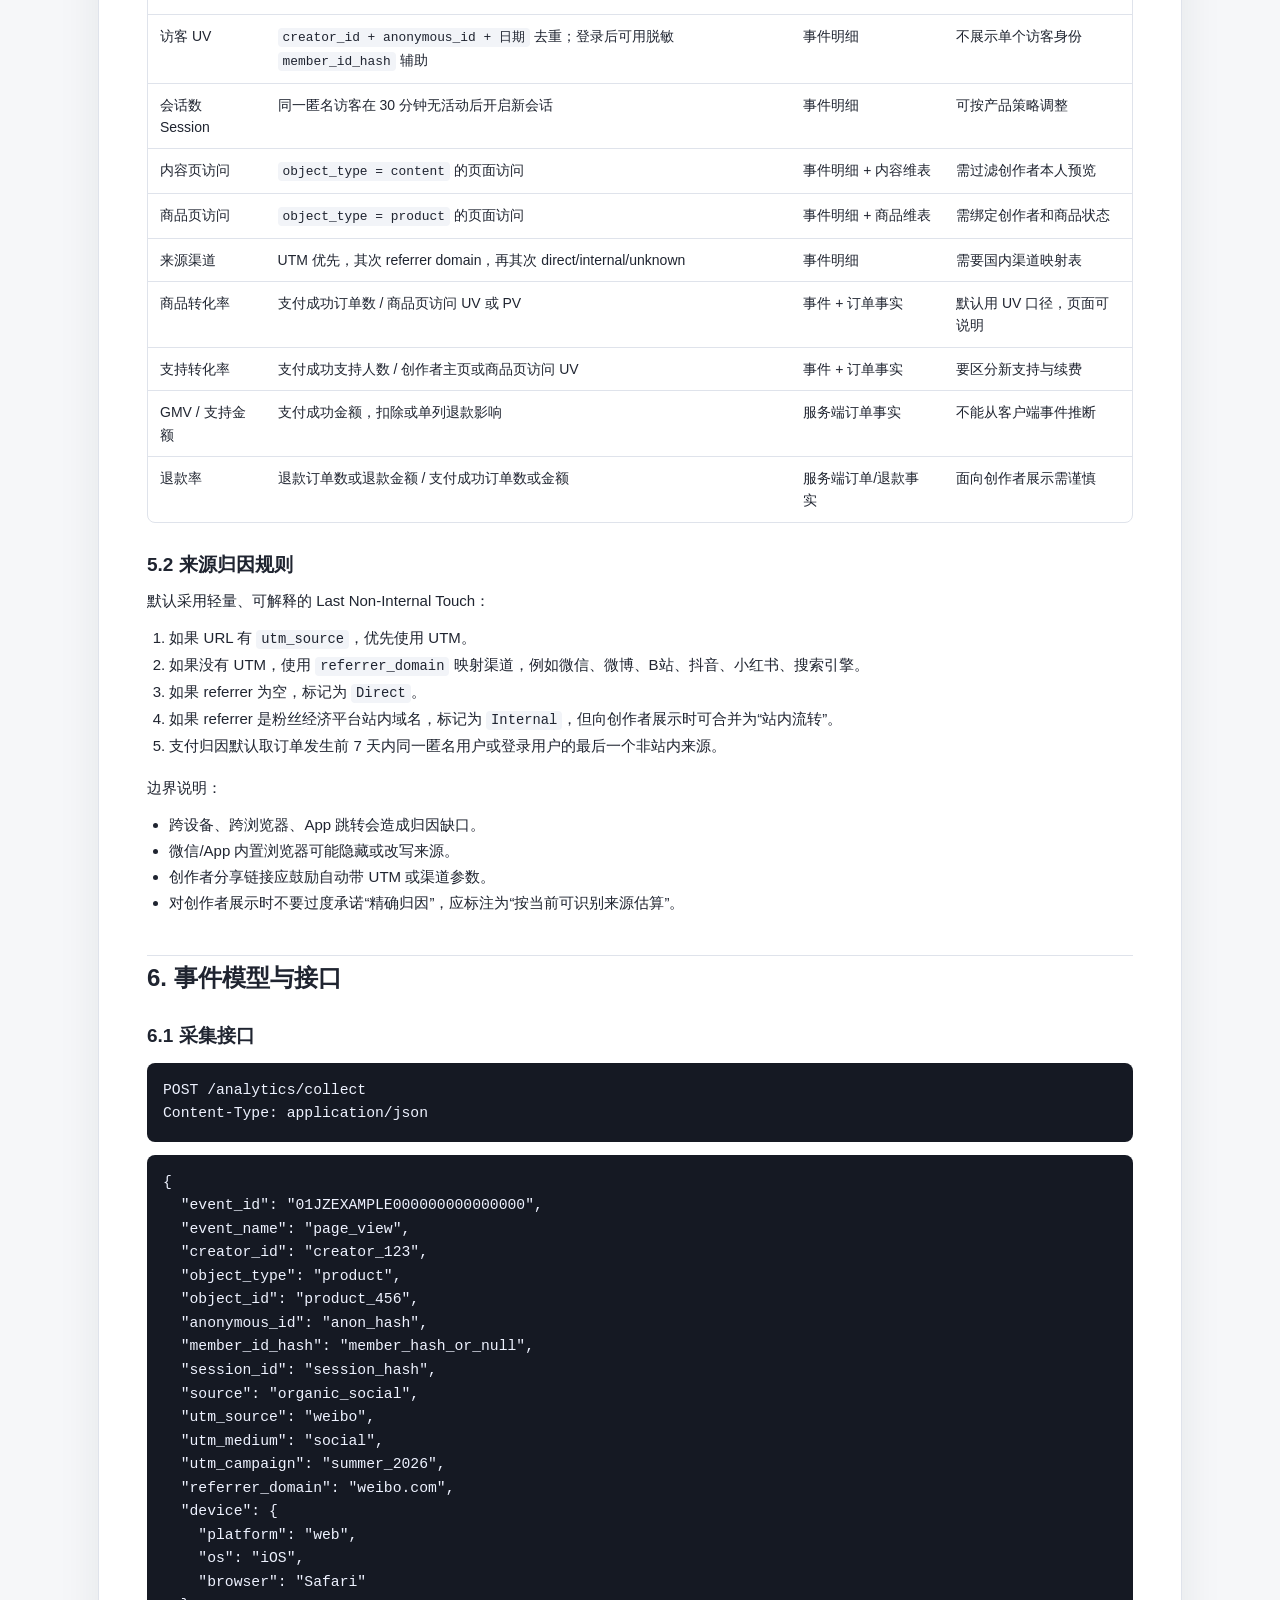
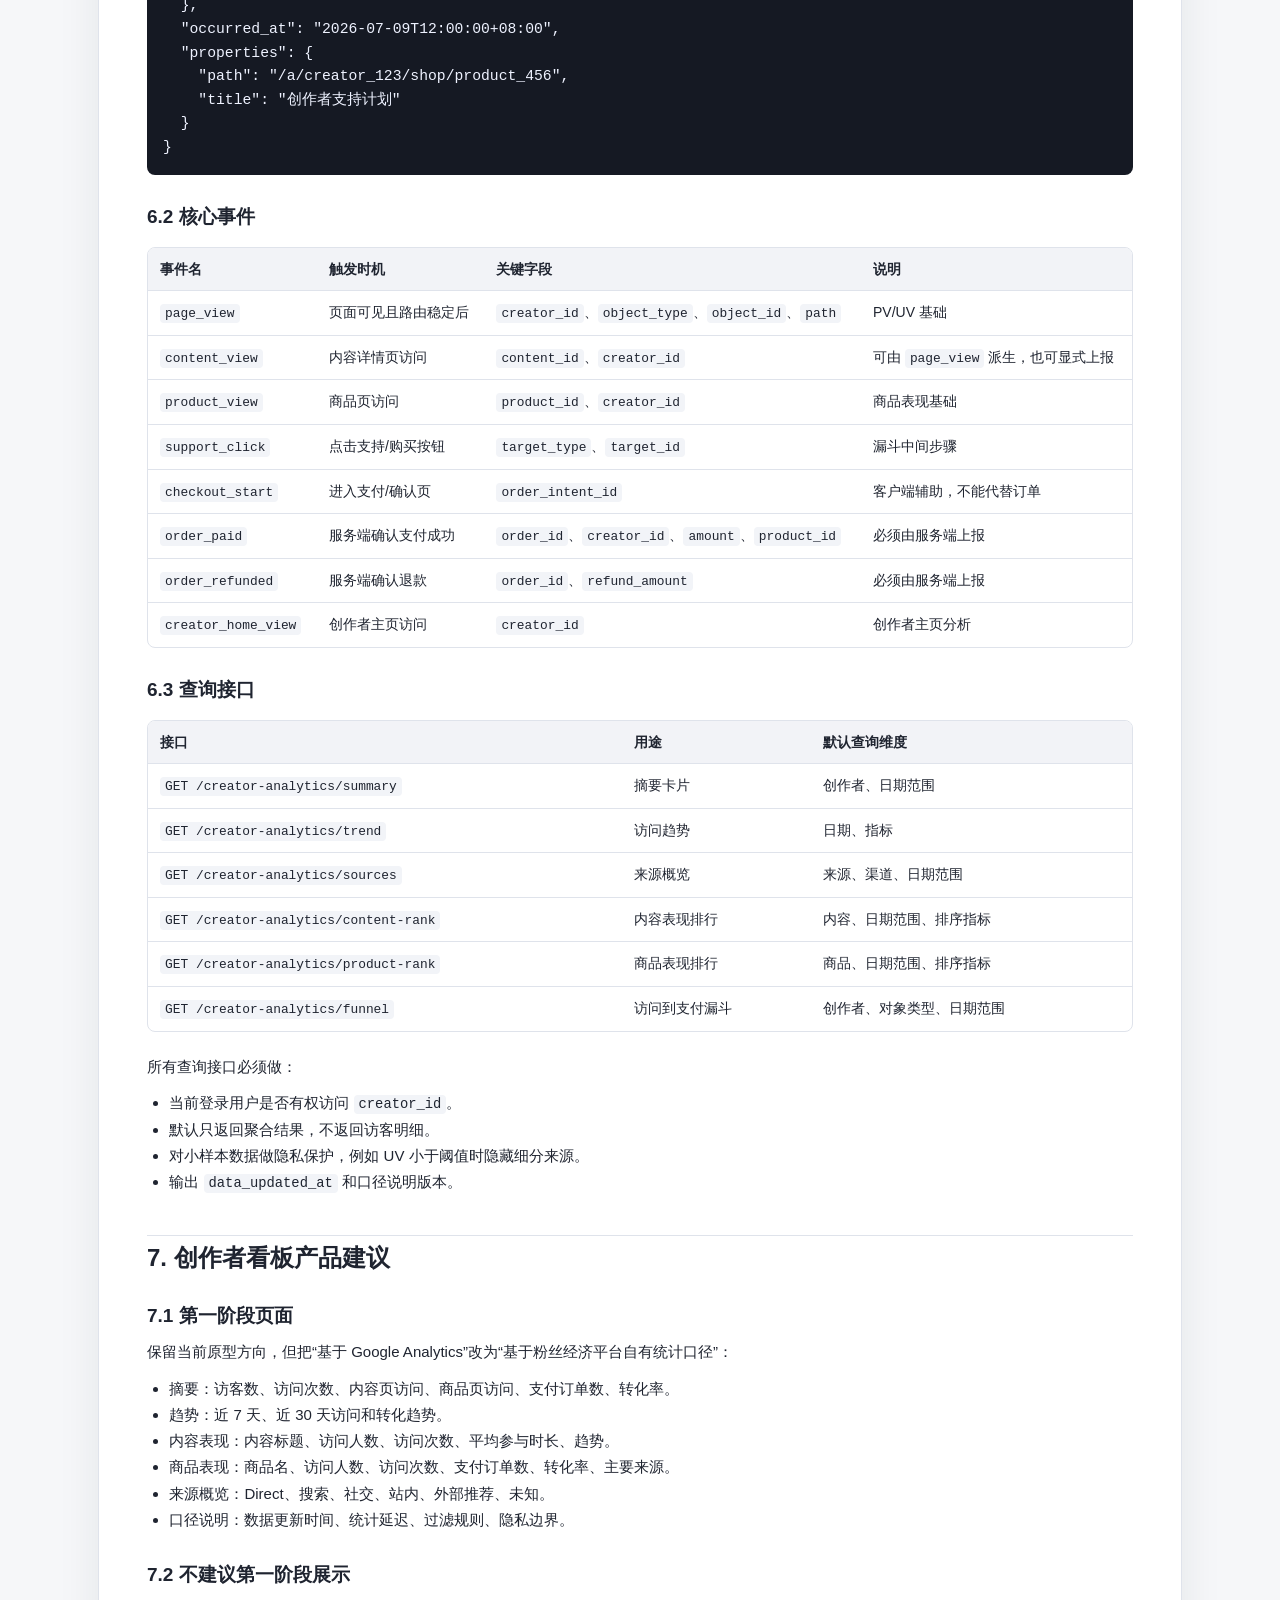
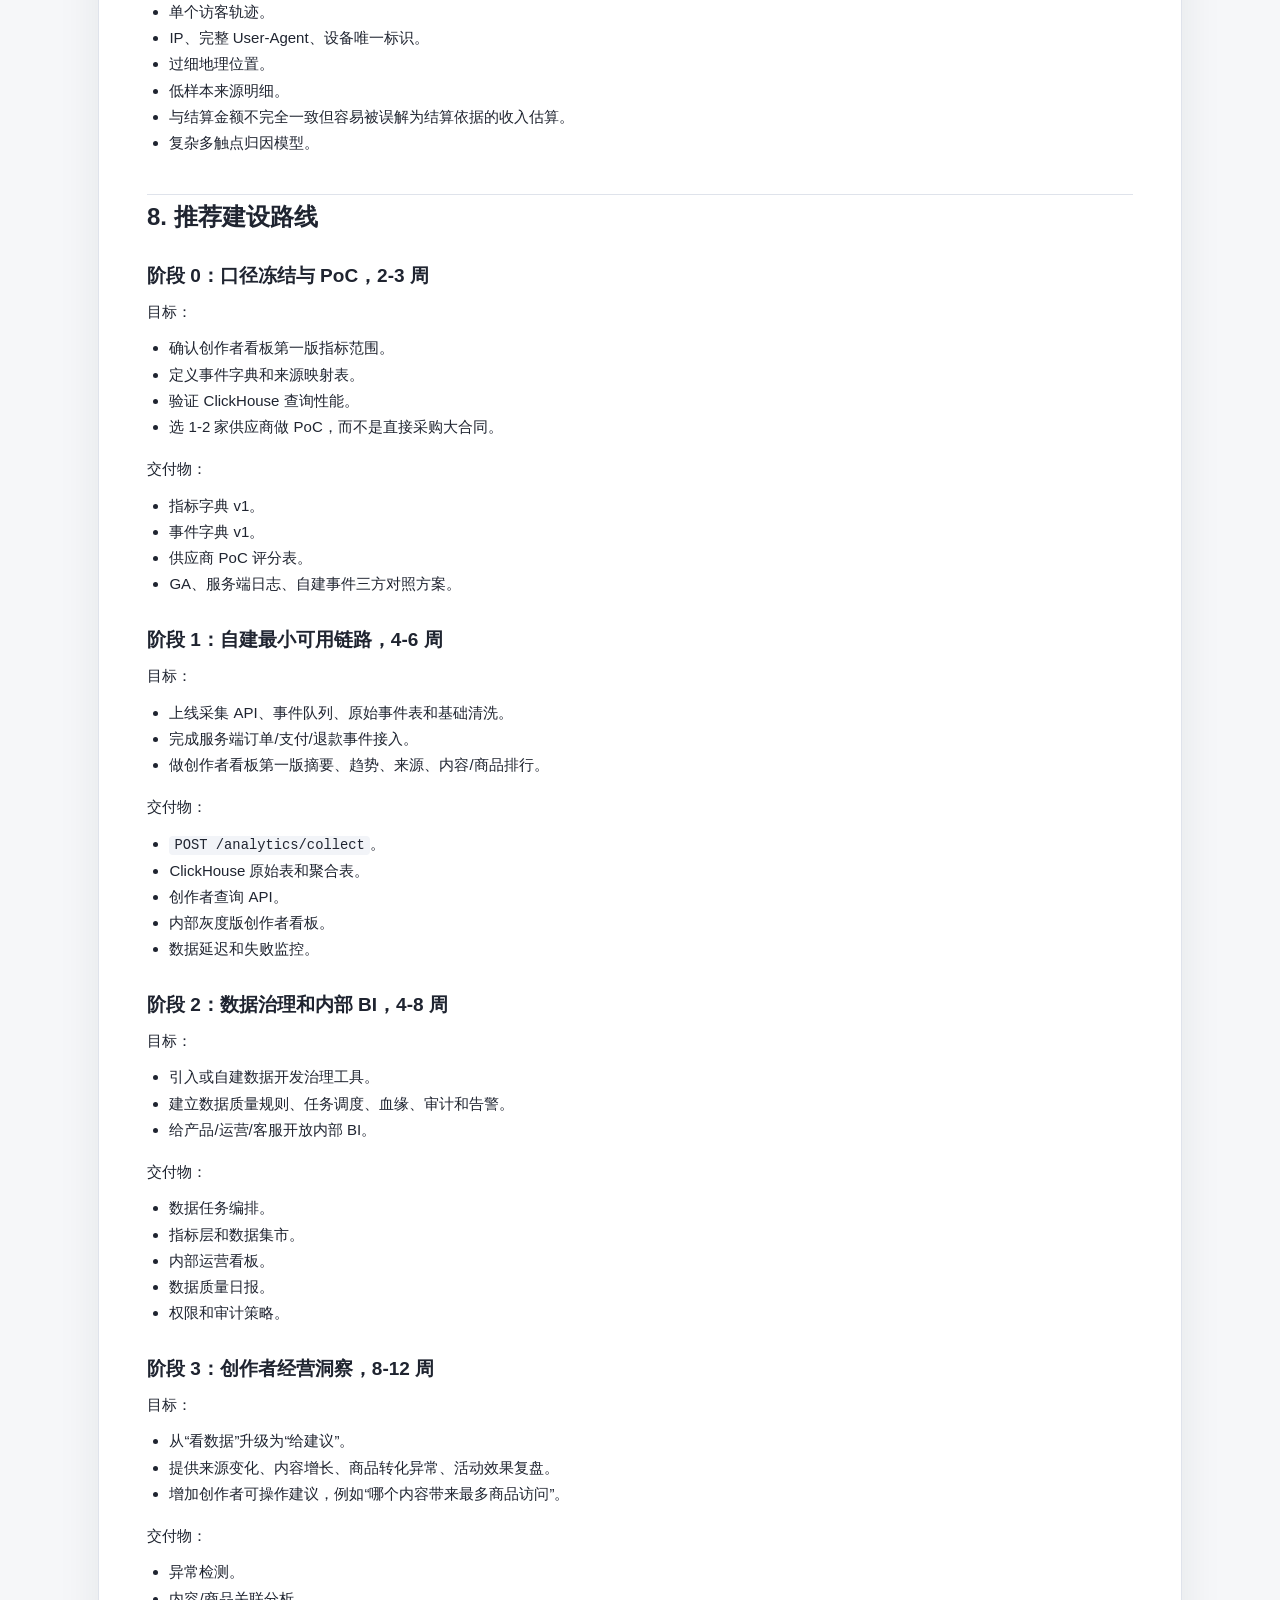
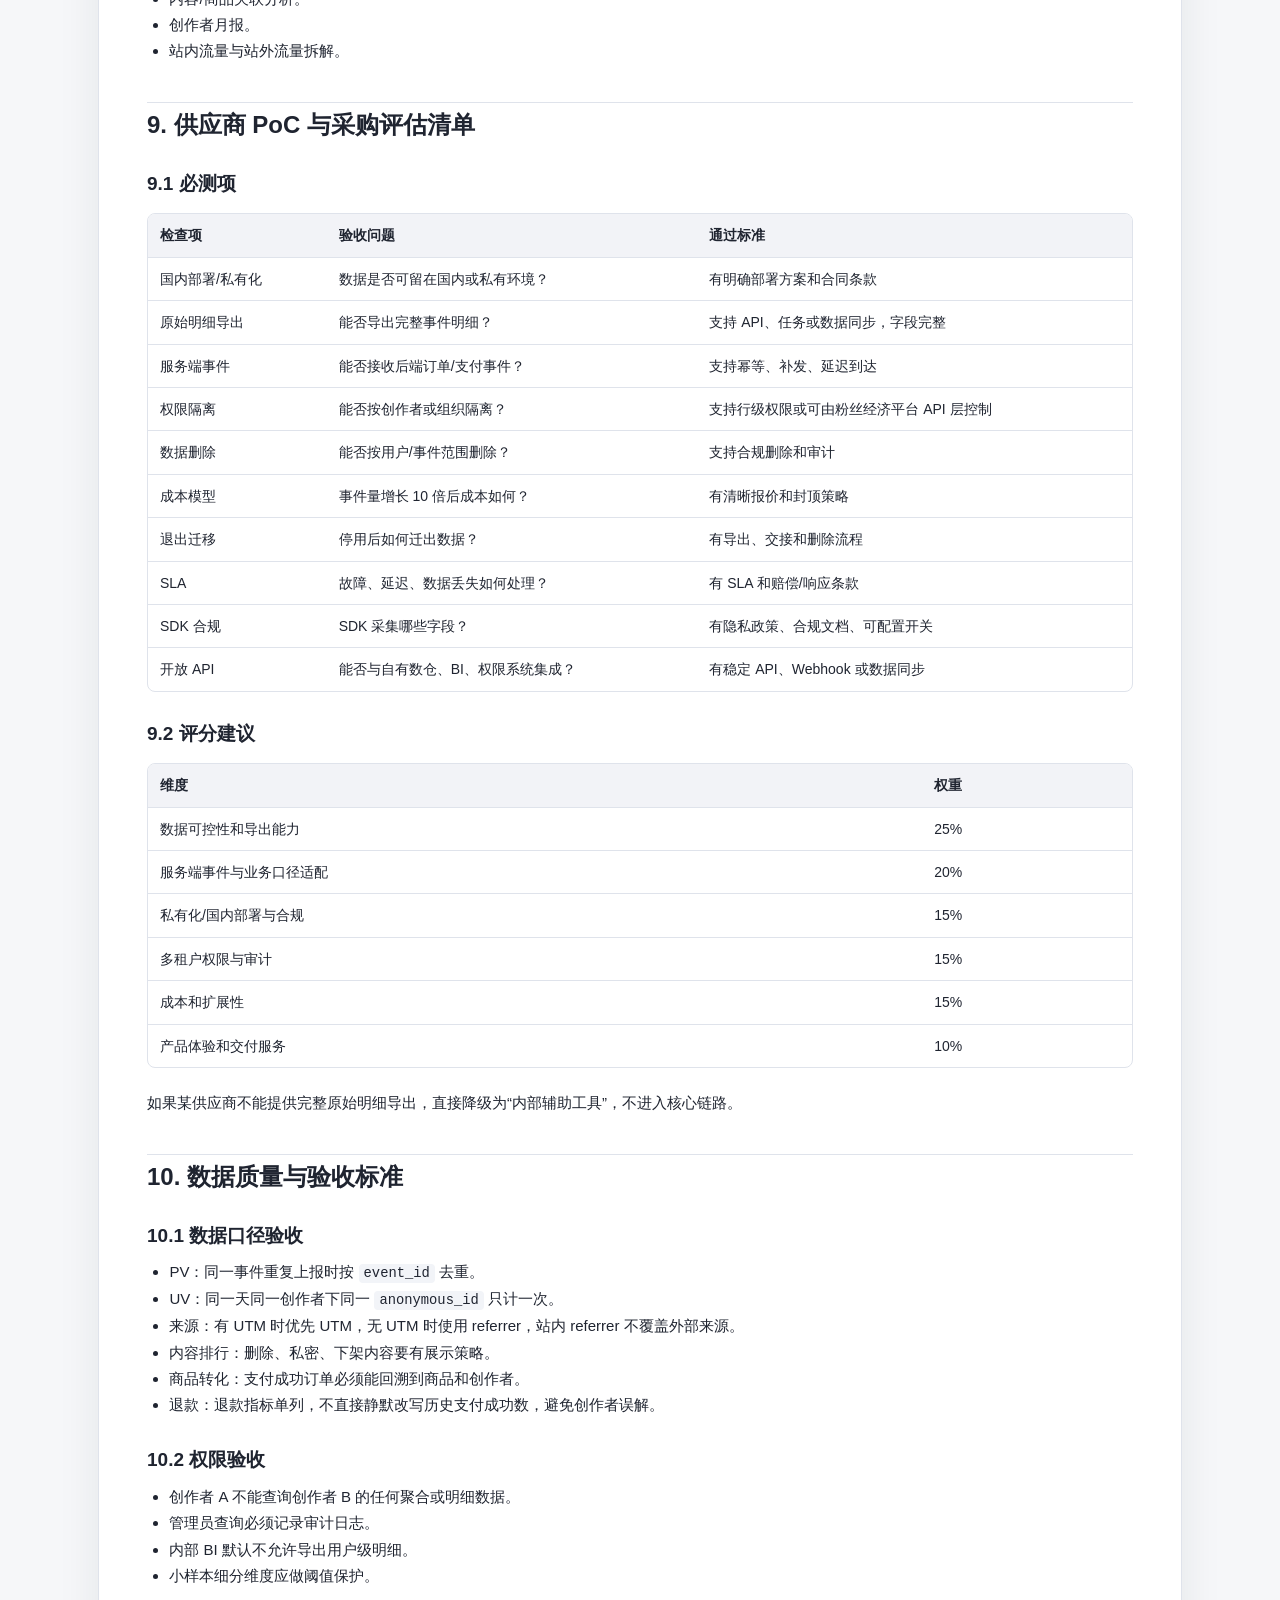
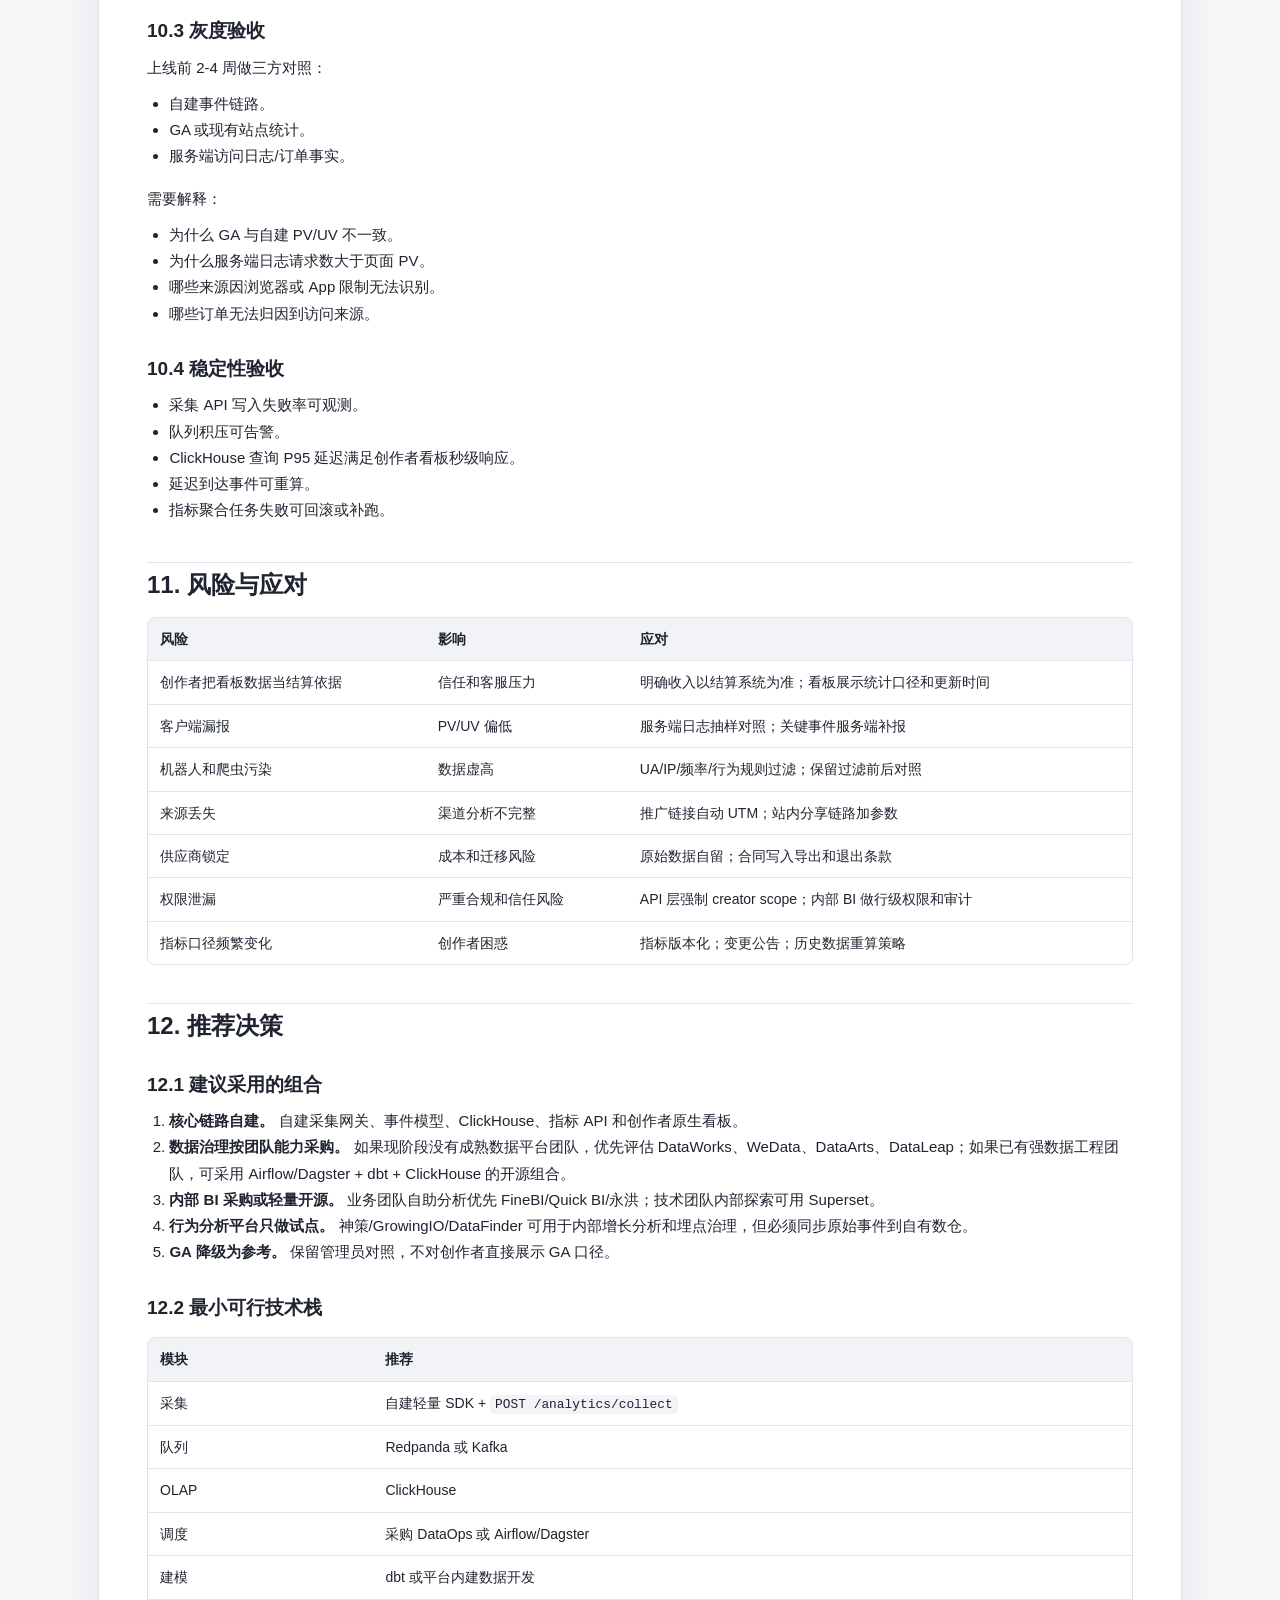
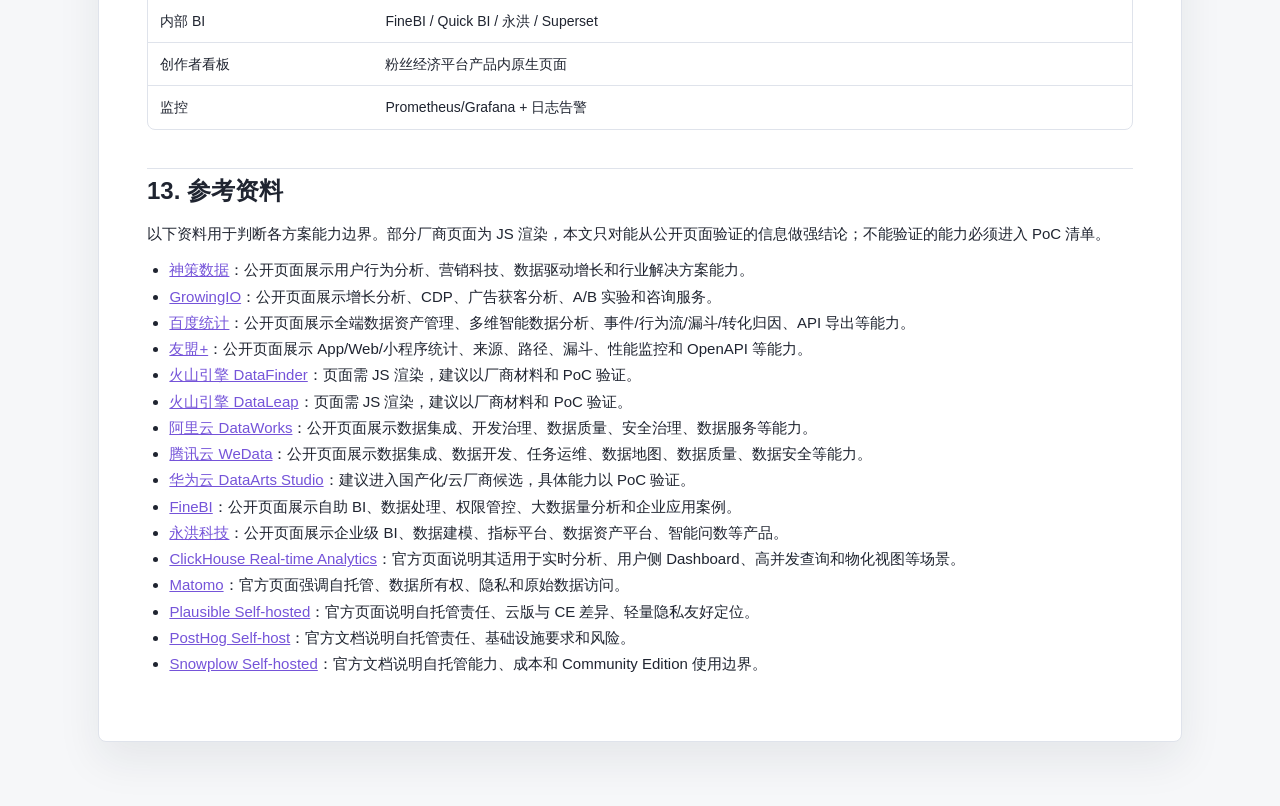
==== commit 1b51a827: "匿名化创作者数据分析方案分享页" ====
--- a/creator-analytics-platform/index.html
+++ b/creator-analytics-platform/index.html
@@ -3,8 +3,8 @@
   <head>
     <meta charset="utf-8">
     <meta name="viewport" content="width=device-width, initial-scale=1">
-    <title>爱发电创作者数据分析平台最佳实践方案</title>
-    <meta name="description" content="爱发电创作者数据分析平台最佳实践方案 Markdown 分享页。">
+    <title>粉丝经济平台创作者数据分析最佳实践方案</title>
+    <meta name="description" content="粉丝经济平台创作者数据分析最佳实践方案 Markdown 分享页。">
     <style>
       :root {
         --bg: #f6f7f9;
@@ -205,7 +205,7 @@
   <body>
     <main class="shell">
       <div class="topbar">
-        <div class="brand">AFDIAN 数据分析平台方案</div>
+        <div class="brand">粉丝经济平台数据分析方案</div>
         <a class="source-link" href="./source.md">查看原始 Markdown</a>
       </div>
       <article id="content">
